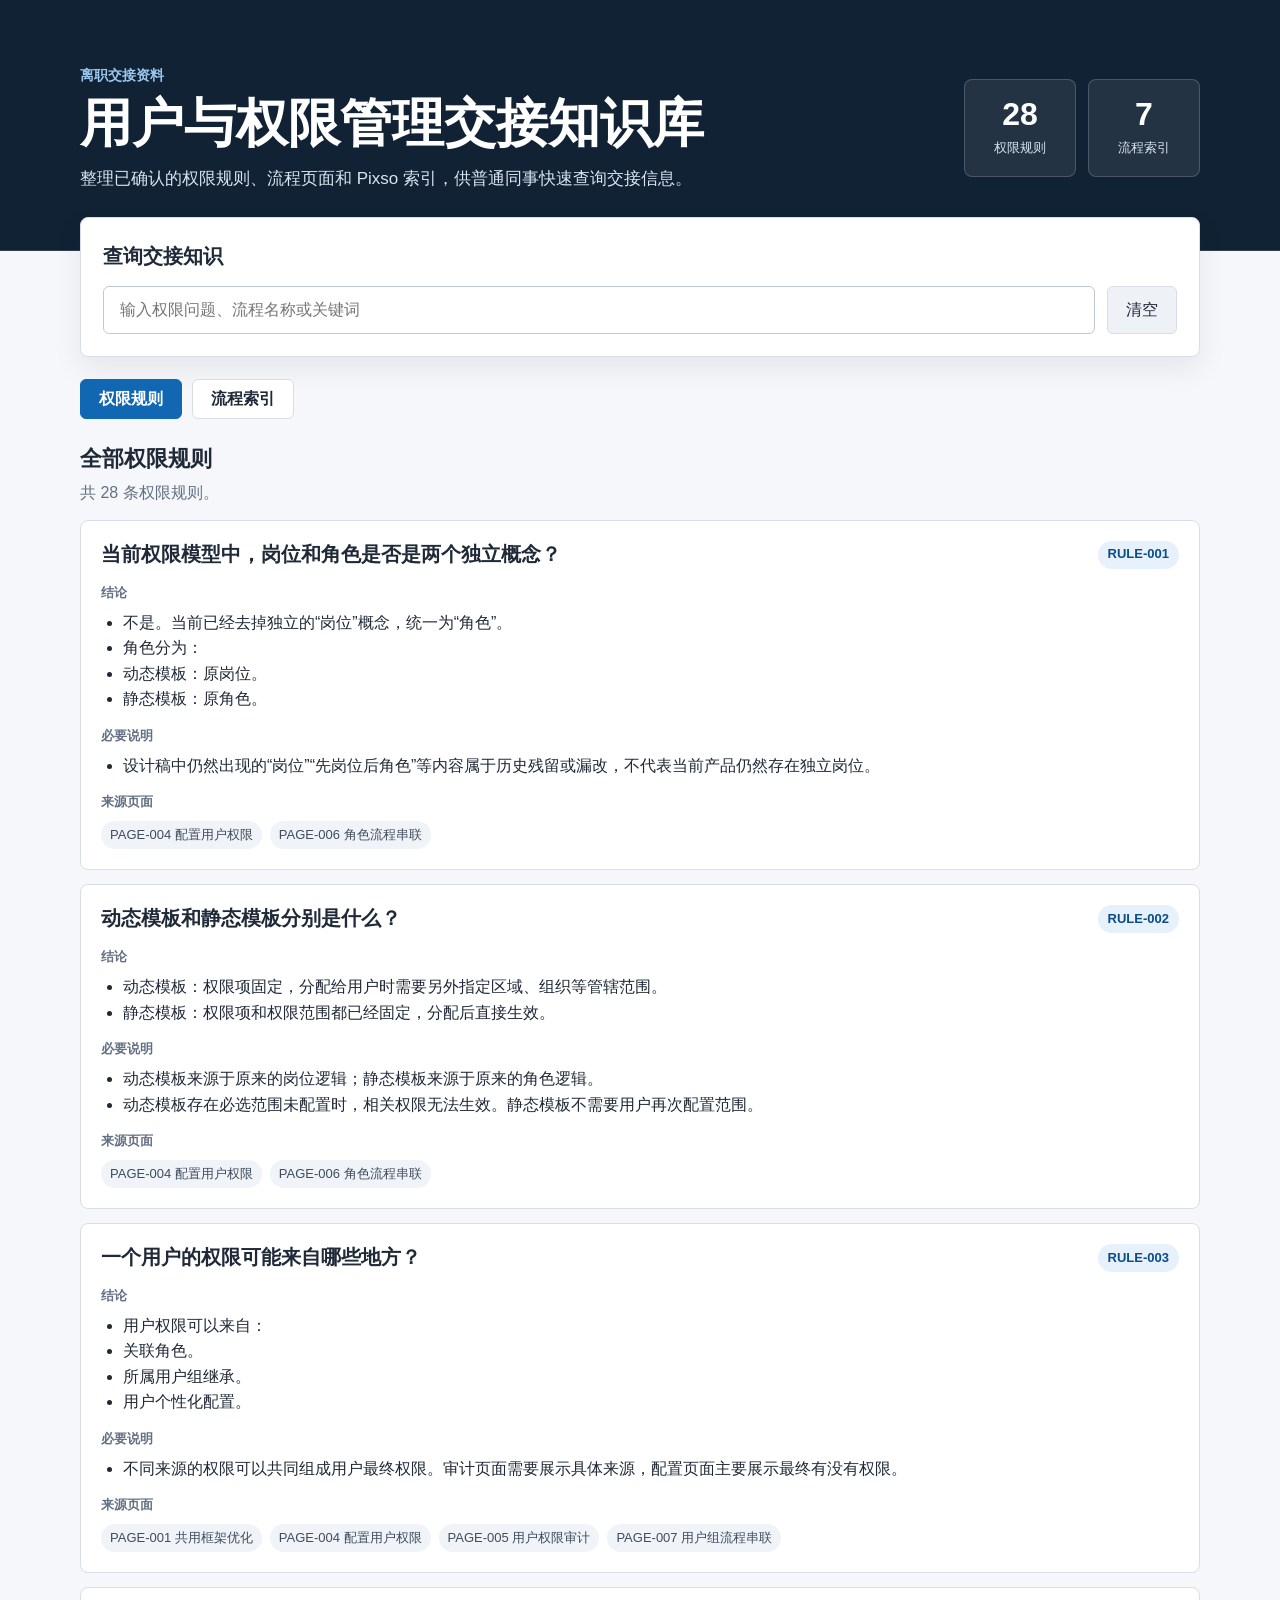
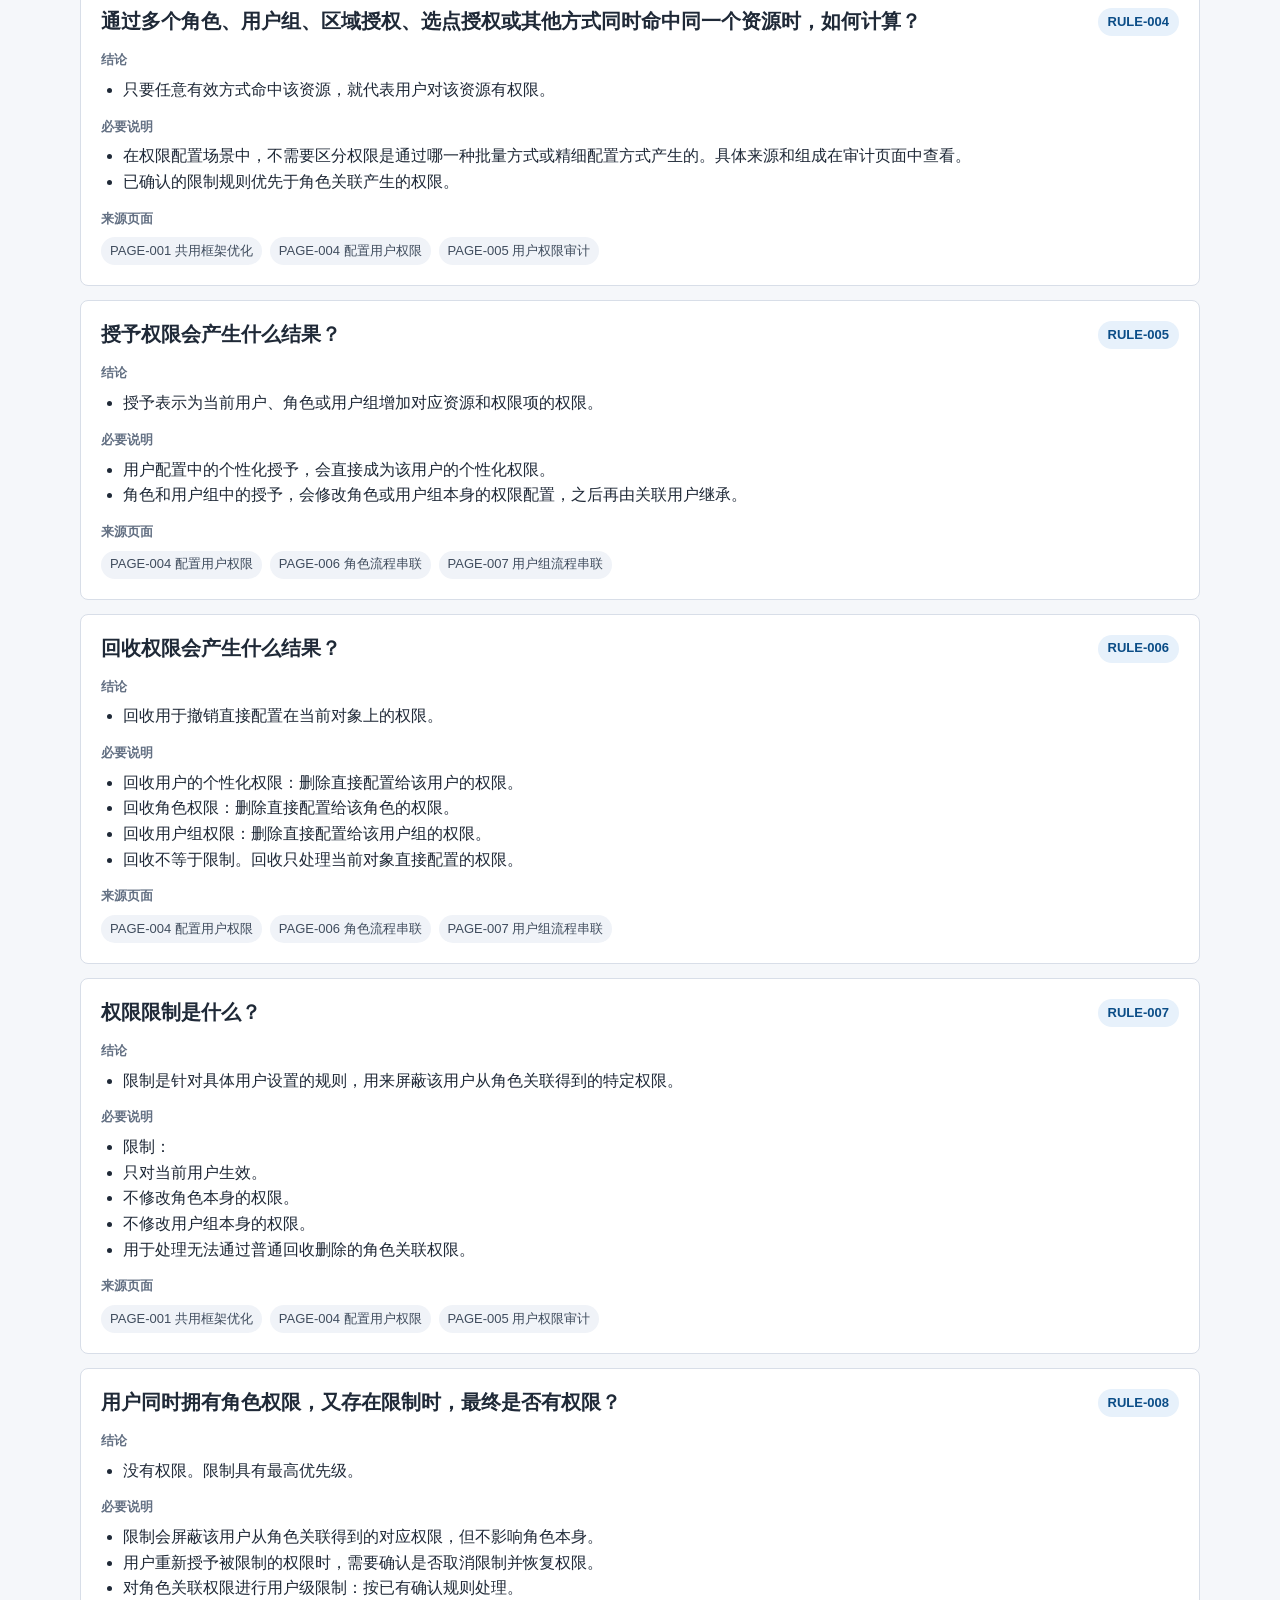
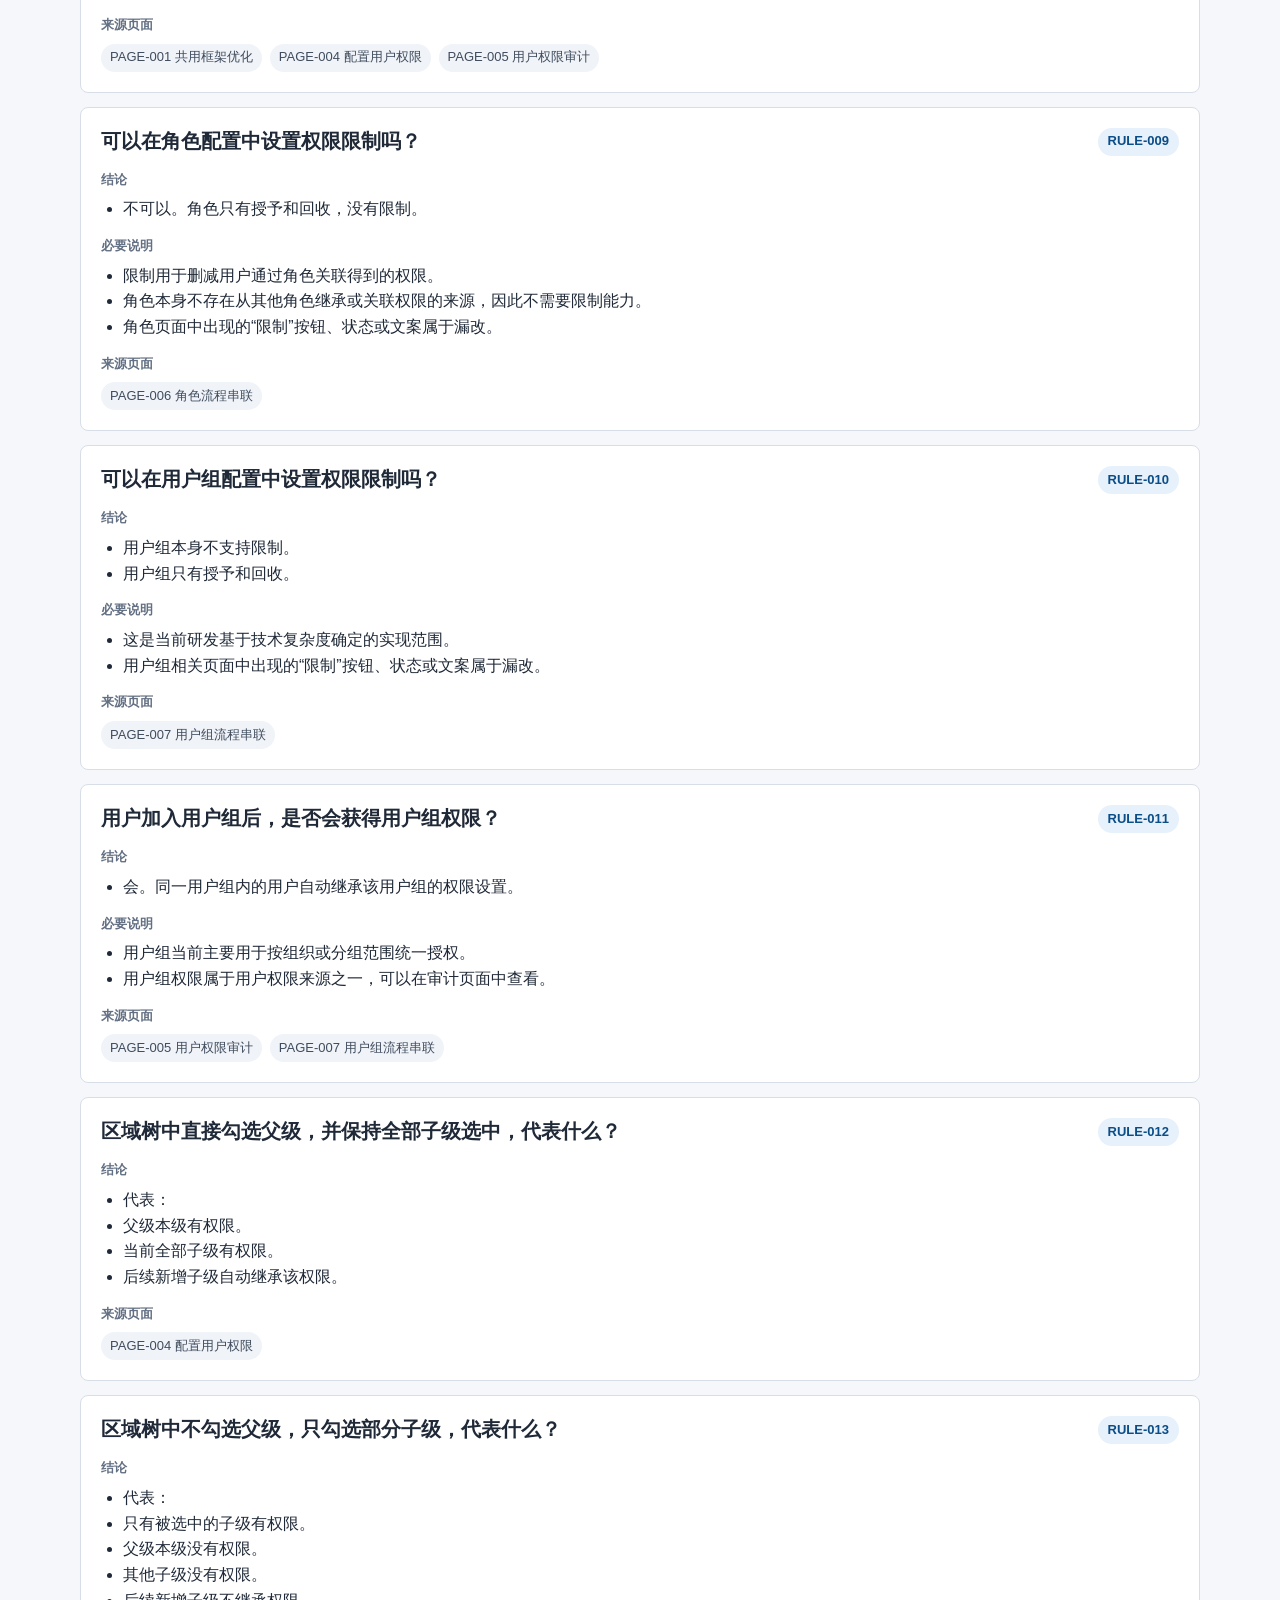
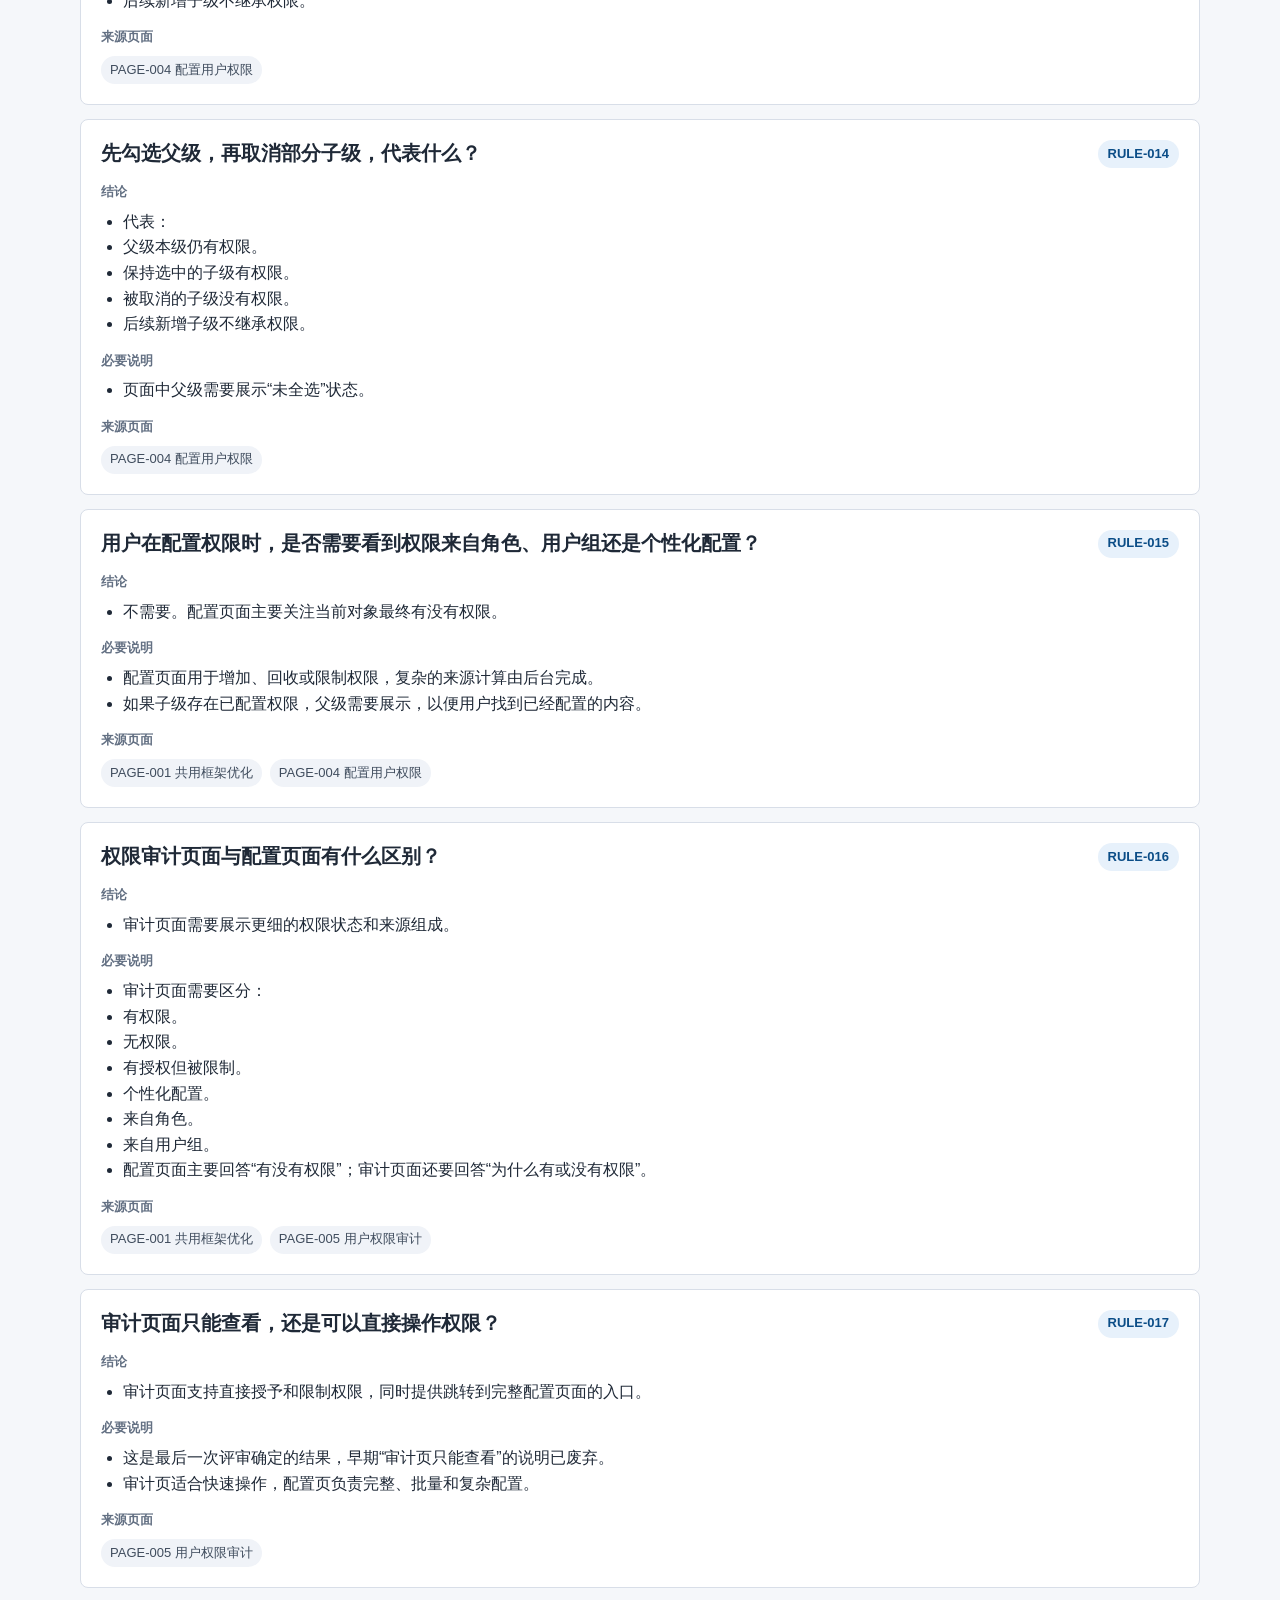
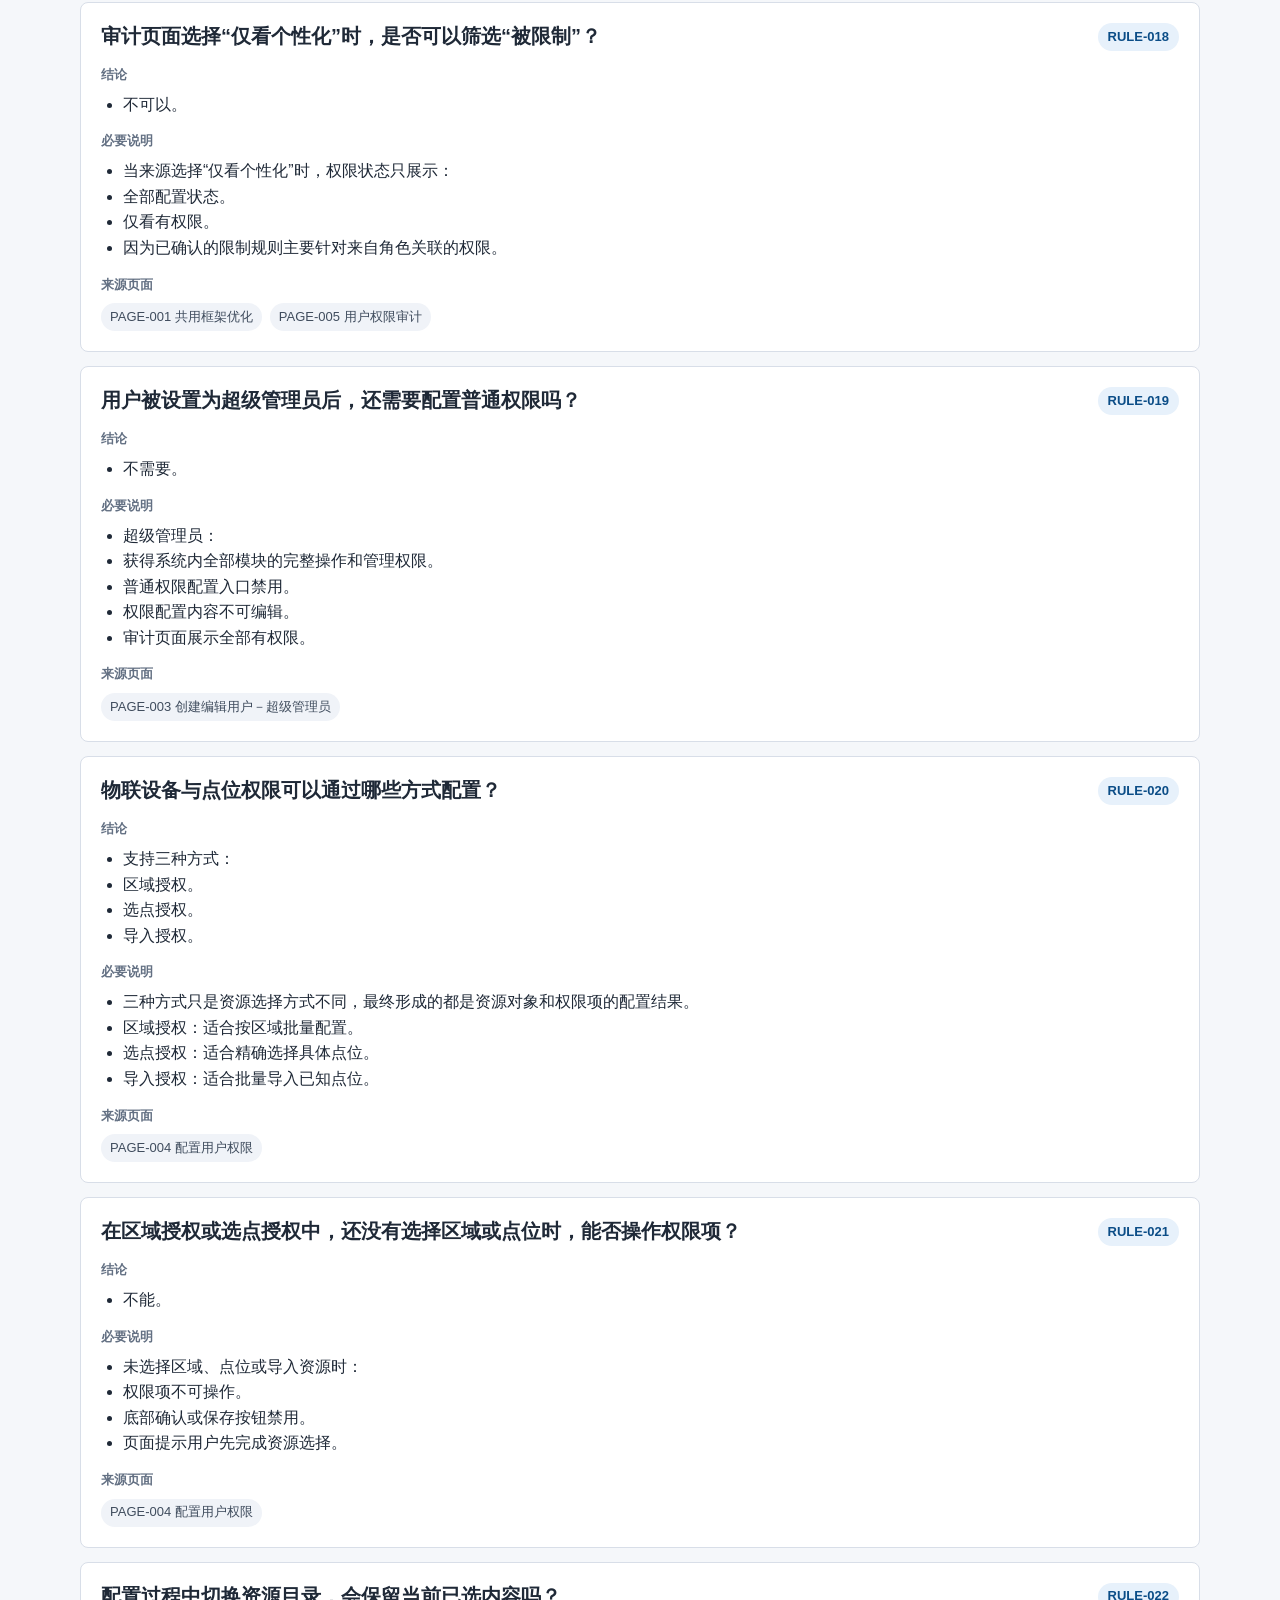
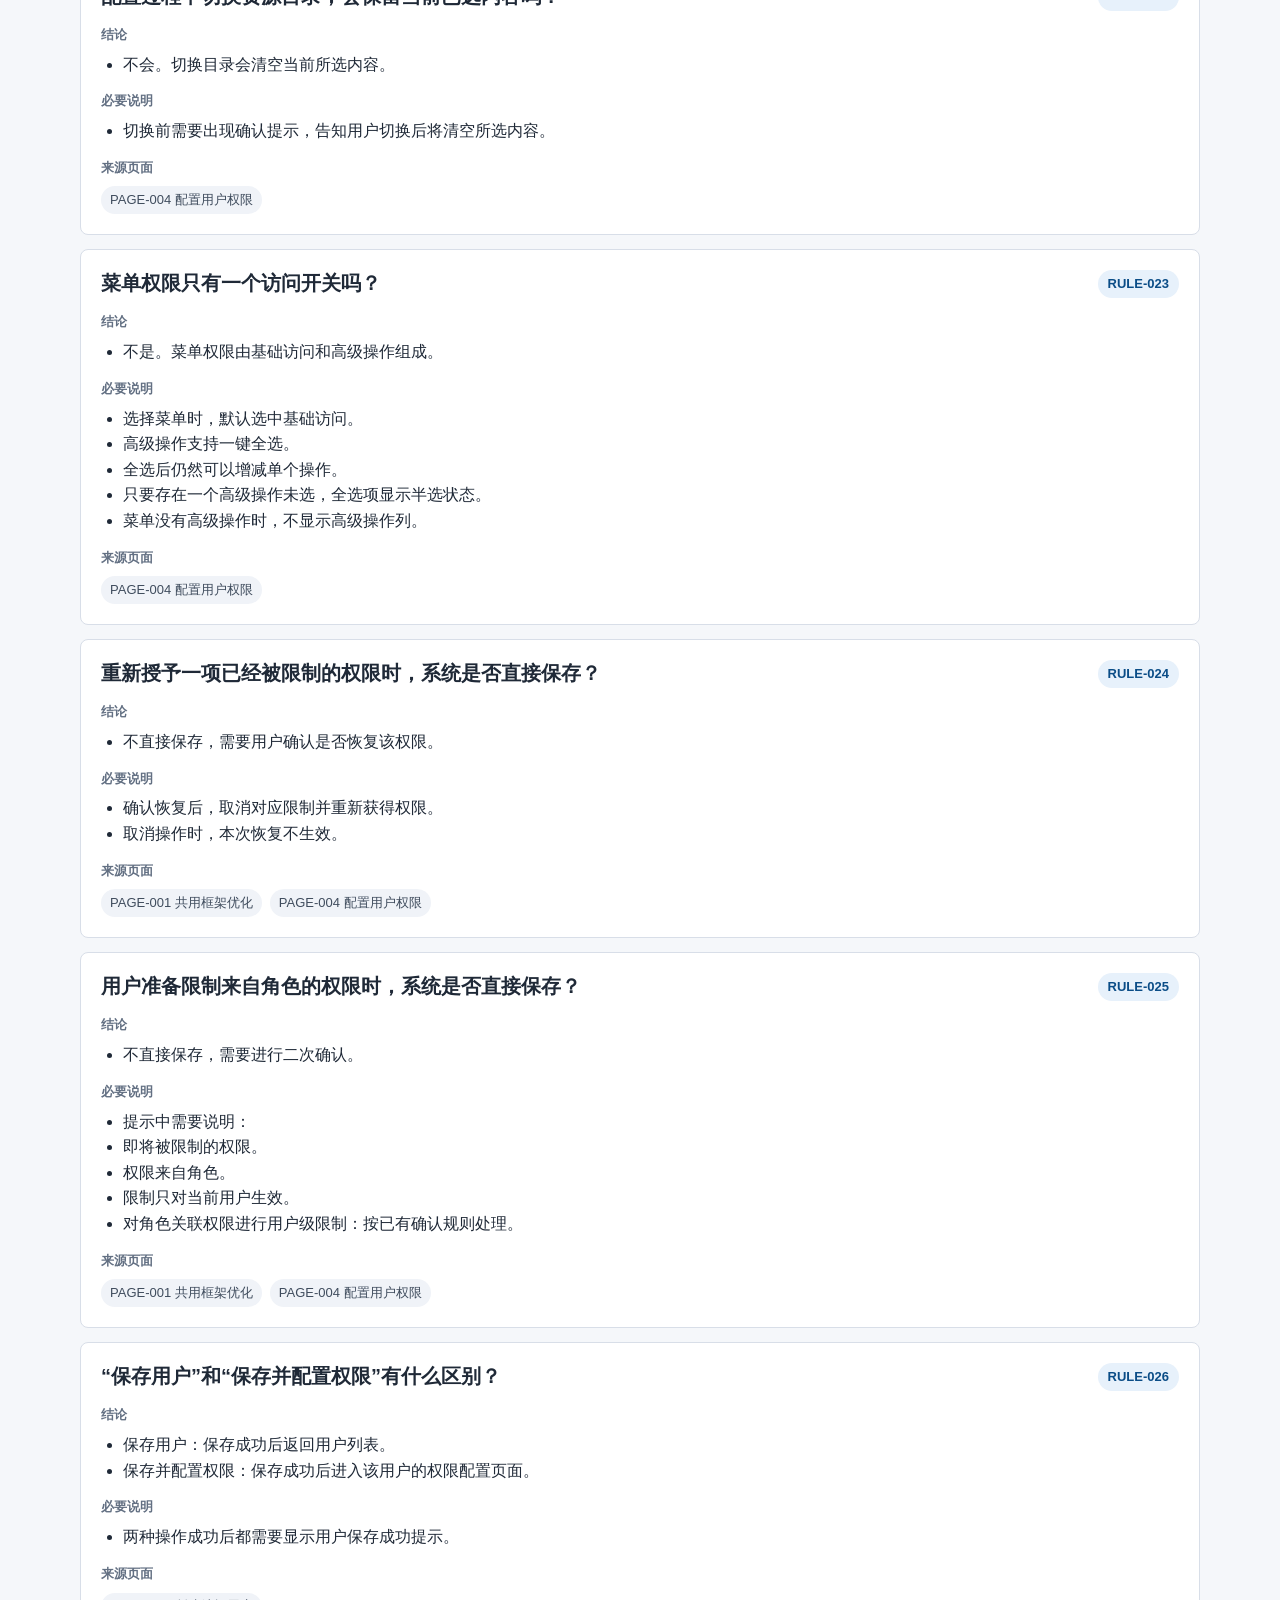
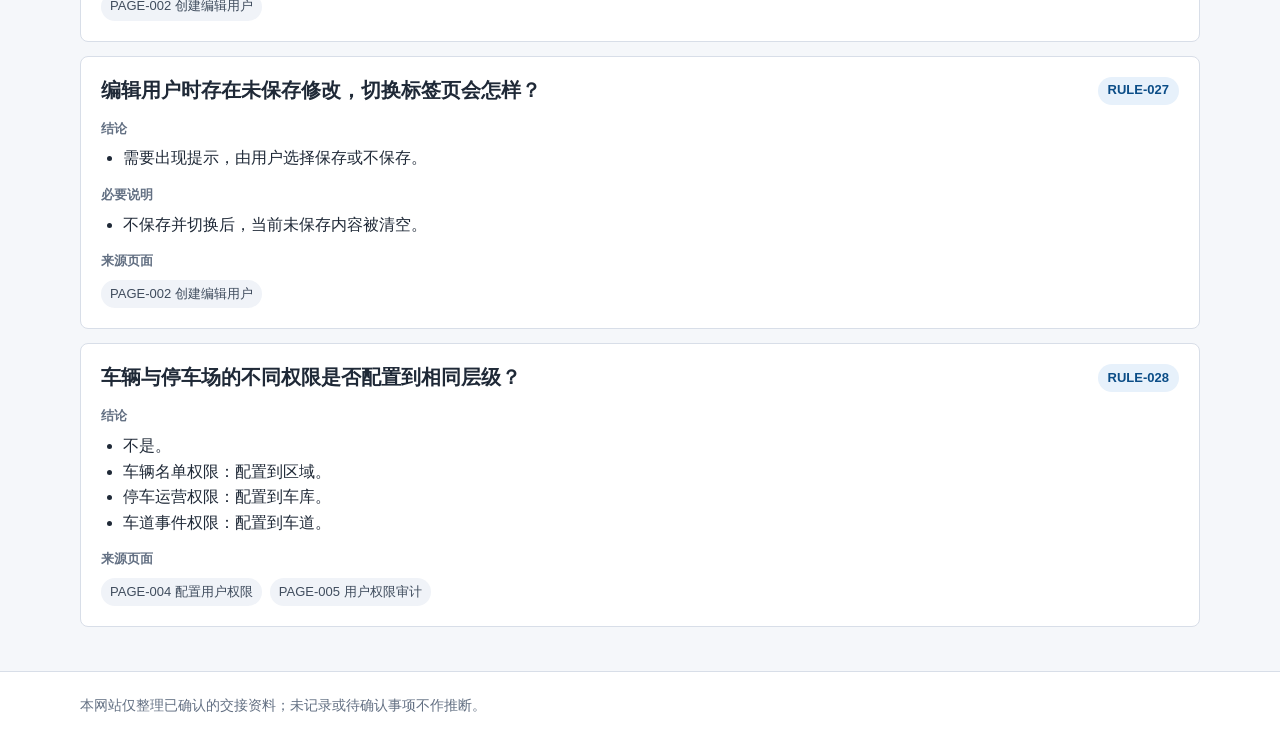
==== index.html @ 328577c3 "feat: publish auth handover site" ====
<!doctype html>
<html lang="zh-CN">
  <head>
    <meta charset="utf-8">
    <meta name="viewport" content="width=device-width, initial-scale=1">
    <title>用户与权限管理交接知识库</title>
    <link rel="stylesheet" href="styles.css">
  </head>
  <body>
    <header class="site-header">
      <div class="wrap hero">
        <div>
          <p class="eyebrow">离职交接资料</p>
          <h1>用户与权限管理交接知识库</h1>
          <p class="intro">整理已确认的权限规则、流程页面和 Pixso 索引，供普通同事快速查询交接信息。</p>
        </div>
        <div class="stats" aria-label="资料统计">
          <div>
            <strong id="ruleCount">0</strong>
            <span>权限规则</span>
          </div>
          <div>
            <strong id="pageCount">0</strong>
            <span>流程索引</span>
          </div>
        </div>
      </div>
    </header>

    <main class="wrap main">
      <section class="search-panel" aria-labelledby="searchTitle">
        <h2 id="searchTitle">查询交接知识</h2>
        <div class="search-row">
          <label class="visually-hidden" for="searchInput">搜索</label>
          <input id="searchInput" type="search" placeholder="输入权限问题、流程名称或关键词" autocomplete="off">
          <button id="clearSearch" type="button">清空</button>
        </div>
      </section>

      <nav class="tabs" aria-label="内容分类">
        <button class="tab is-active" type="button" data-view="rules">权限规则</button>
        <button class="tab" type="button" data-view="pages">流程索引</button>
      </nav>

      <section class="result-head" aria-live="polite">
        <div>
          <h2 id="resultTitle">全部权限规则</h2>
          <p id="resultMeta">展示已确认的权限问答。</p>
        </div>
      </section>

      <section id="results" class="results" aria-label="查询结果"></section>
    </main>

    <footer class="site-footer">
      <div class="wrap">
        本网站仅整理已确认的交接资料；未记录或待确认事项不作推断。
      </div>
    </footer>

    <script src="data.js"></script>
    <script src="app.js"></script>
  </body>
</html>
---- styles.css ----
:root {
  --bg: #f5f7fa;
  --panel: #ffffff;
  --text: #1f2937;
  --muted: #637083;
  --line: #d8dee8;
  --accent: #1267b3;
  --accent-dark: #0b4d87;
  --accent-soft: #e7f1fb;
  --ok: #147a57;
  --warn: #915d00;
  --shadow: 0 12px 28px rgba(32, 44, 61, 0.08);
}

* {
  box-sizing: border-box;
}

body {
  margin: 0;
  min-width: 320px;
  background: var(--bg);
  color: var(--text);
  font-family: -apple-system, BlinkMacSystemFont, "Segoe UI", "PingFang SC", "Microsoft YaHei", sans-serif;
  line-height: 1.6;
}

button,
input {
  font: inherit;
}

.wrap {
  width: min(1120px, calc(100% - 32px));
  margin: 0 auto;
}

.site-header {
  background: #112235;
  color: #fff;
  border-bottom: 1px solid rgba(255, 255, 255, 0.14);
}

.hero {
  min-height: 250px;
  display: grid;
  grid-template-columns: minmax(0, 1fr) auto;
  gap: 32px;
  align-items: center;
  padding: 44px 0 38px;
}

.eyebrow {
  margin: 0 0 8px;
  color: #9bc7ee;
  font-size: 14px;
  font-weight: 700;
}

h1,
h2,
h3,
p {
  margin-top: 0;
}

h1 {
  margin-bottom: 12px;
  font-size: clamp(32px, 5vw, 52px);
  line-height: 1.14;
  letter-spacing: 0;
}

.intro {
  max-width: 720px;
  margin-bottom: 0;
  color: #d8e4f1;
  font-size: 17px;
}

.stats {
  display: grid;
  grid-template-columns: repeat(2, 112px);
  gap: 12px;
}

.stats div {
  padding: 18px 14px;
  border: 1px solid rgba(255, 255, 255, 0.18);
  background: rgba(255, 255, 255, 0.08);
  border-radius: 8px;
  text-align: center;
}

.stats strong {
  display: block;
  font-size: 32px;
  line-height: 1;
}

.stats span {
  display: block;
  margin-top: 8px;
  color: #d8e4f1;
  font-size: 13px;
}

.main {
  padding: 28px 0 44px;
}

.search-panel {
  margin-top: -62px;
  padding: 22px;
  background: var(--panel);
  border: 1px solid var(--line);
  border-radius: 8px;
  box-shadow: var(--shadow);
}

.search-panel h2 {
  margin-bottom: 14px;
  font-size: 20px;
}

.search-row {
  display: grid;
  grid-template-columns: minmax(0, 1fr) auto;
  gap: 12px;
}

#searchInput {
  width: 100%;
  min-height: 48px;
  padding: 0 16px;
  border: 1px solid #bfc9d6;
  border-radius: 6px;
  color: var(--text);
  background: #fff;
  outline: none;
}

#searchInput:focus {
  border-color: var(--accent);
  box-shadow: 0 0 0 3px rgba(18, 103, 179, 0.16);
}

#clearSearch,
.tab,
.pixso-link {
  min-height: 40px;
  border-radius: 6px;
  cursor: pointer;
}

#clearSearch {
  padding: 0 18px;
  border: 1px solid var(--line);
  background: #eef2f7;
  color: var(--text);
}

#clearSearch:hover {
  background: #e3e9f1;
}

.tabs {
  display: flex;
  gap: 10px;
  margin: 22px 0;
}

.tab {
  padding: 0 18px;
  border: 1px solid var(--line);
  background: var(--panel);
  color: var(--text);
  font-weight: 700;
}

.tab.is-active {
  border-color: var(--accent);
  background: var(--accent);
  color: #fff;
}

.result-head {
  display: flex;
  justify-content: space-between;
  align-items: flex-end;
  margin-bottom: 14px;
}

.result-head h2 {
  margin-bottom: 4px;
  font-size: 22px;
}

.result-head p {
  margin-bottom: 0;
  color: var(--muted);
}

.results {
  display: grid;
  gap: 14px;
}

.card {
  padding: 20px;
  background: var(--panel);
  border: 1px solid var(--line);
  border-radius: 8px;
}

.card-head {
  display: flex;
  justify-content: space-between;
  gap: 16px;
  align-items: flex-start;
  margin-bottom: 12px;
}

.badge {
  display: inline-flex;
  align-items: center;
  min-height: 28px;
  padding: 0 10px;
  border-radius: 999px;
  background: var(--accent-soft);
  color: var(--accent-dark);
  font-size: 13px;
  font-weight: 800;
  white-space: nowrap;
}

.type {
  background: #edf8f4;
  color: var(--ok);
}

.card h3 {
  margin: 0;
  font-size: 20px;
  line-height: 1.35;
}

.field {
  margin: 14px 0 0;
}

.field-label {
  display: block;
  margin-bottom: 4px;
  color: var(--muted);
  font-size: 13px;
  font-weight: 800;
}

.field p {
  margin-bottom: 0;
}

.field ul,
.field ol {
  margin: 6px 0 0;
  padding-left: 22px;
}

.source-list,
.keyword-list {
  display: flex;
  flex-wrap: wrap;
  gap: 8px;
  margin-top: 8px;
}

.chip {
  display: inline-flex;
  align-items: center;
  min-height: 28px;
  padding: 0 9px;
  border-radius: 999px;
  background: #f0f3f8;
  color: #3f4c5d;
  font-size: 13px;
}

.page-actions {
  display: flex;
  flex-wrap: wrap;
  gap: 10px;
  align-items: center;
  margin-top: 16px;
}

.pixso-link {
  display: inline-flex;
  align-items: center;
  justify-content: center;
  padding: 0 14px;
  background: var(--accent);
  color: #fff;
  font-weight: 800;
  text-decoration: none;
}

.pixso-link:hover {
  background: var(--accent-dark);
}

.status {
  color: var(--warn);
  font-size: 14px;
  font-weight: 700;
}

.empty {
  padding: 28px;
  background: #fff7e8;
  border: 1px solid #f0d4a4;
  border-radius: 8px;
  color: #674006;
  font-weight: 800;
}

.site-footer {
  padding: 22px 0;
  border-top: 1px solid var(--line);
  background: #fff;
  color: var(--muted);
  font-size: 14px;
}

.visually-hidden {
  position: absolute;
  width: 1px;
  height: 1px;
  padding: 0;
  margin: -1px;
  overflow: hidden;
  clip: rect(0, 0, 0, 0);
  border: 0;
}

@media (max-width: 760px) {
  .wrap {
    width: min(100% - 24px, 1120px);
  }

  .hero {
    grid-template-columns: 1fr;
    gap: 22px;
    padding: 34px 0 92px;
  }

  .stats {
    grid-template-columns: repeat(2, minmax(0, 1fr));
  }

  .search-panel {
    margin-top: -70px;
    padding: 16px;
  }

  .search-row {
    grid-template-columns: 1fr;
  }

  #clearSearch {
    width: 100%;
  }

  .tabs {
    display: grid;
    grid-template-columns: 1fr 1fr;
  }

  .tab {
    padding: 0 10px;
  }

  .card-head {
    display: grid;
    gap: 10px;
  }

  .badge {
    width: fit-content;
  }
}
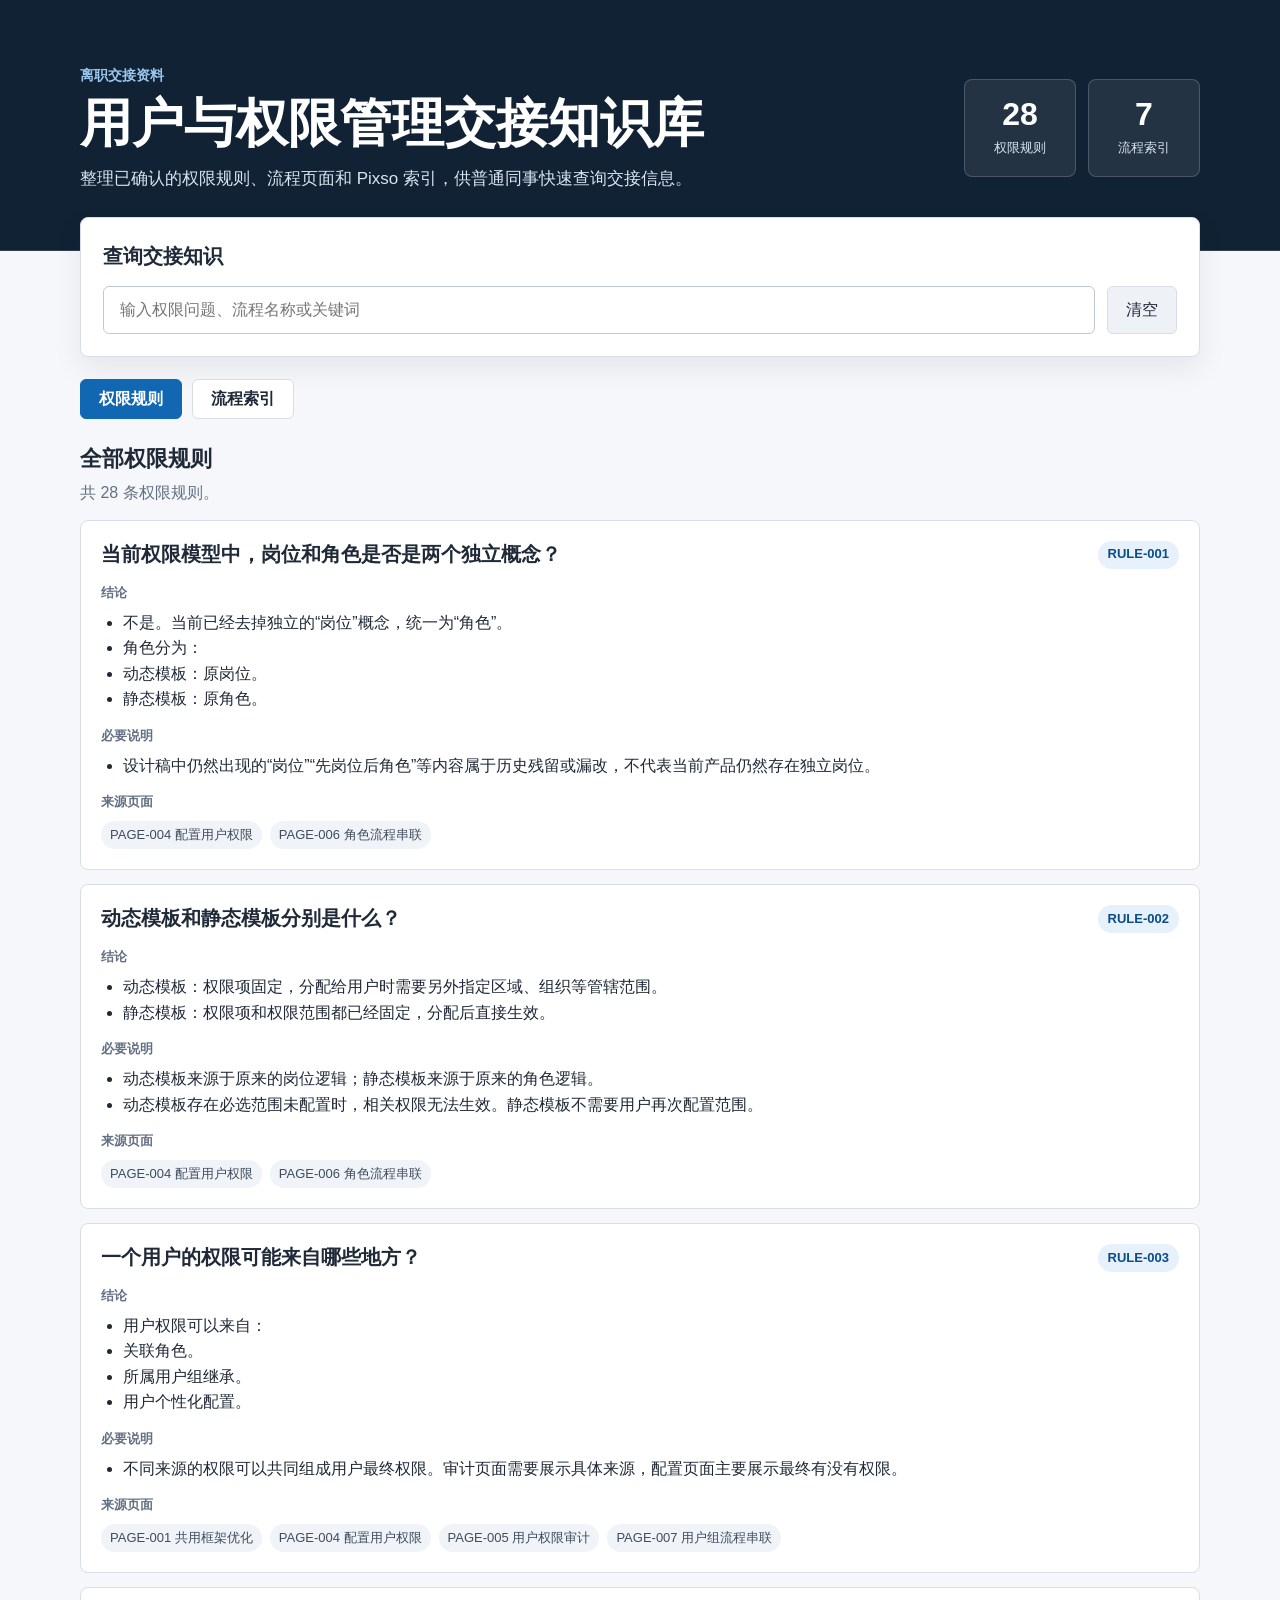
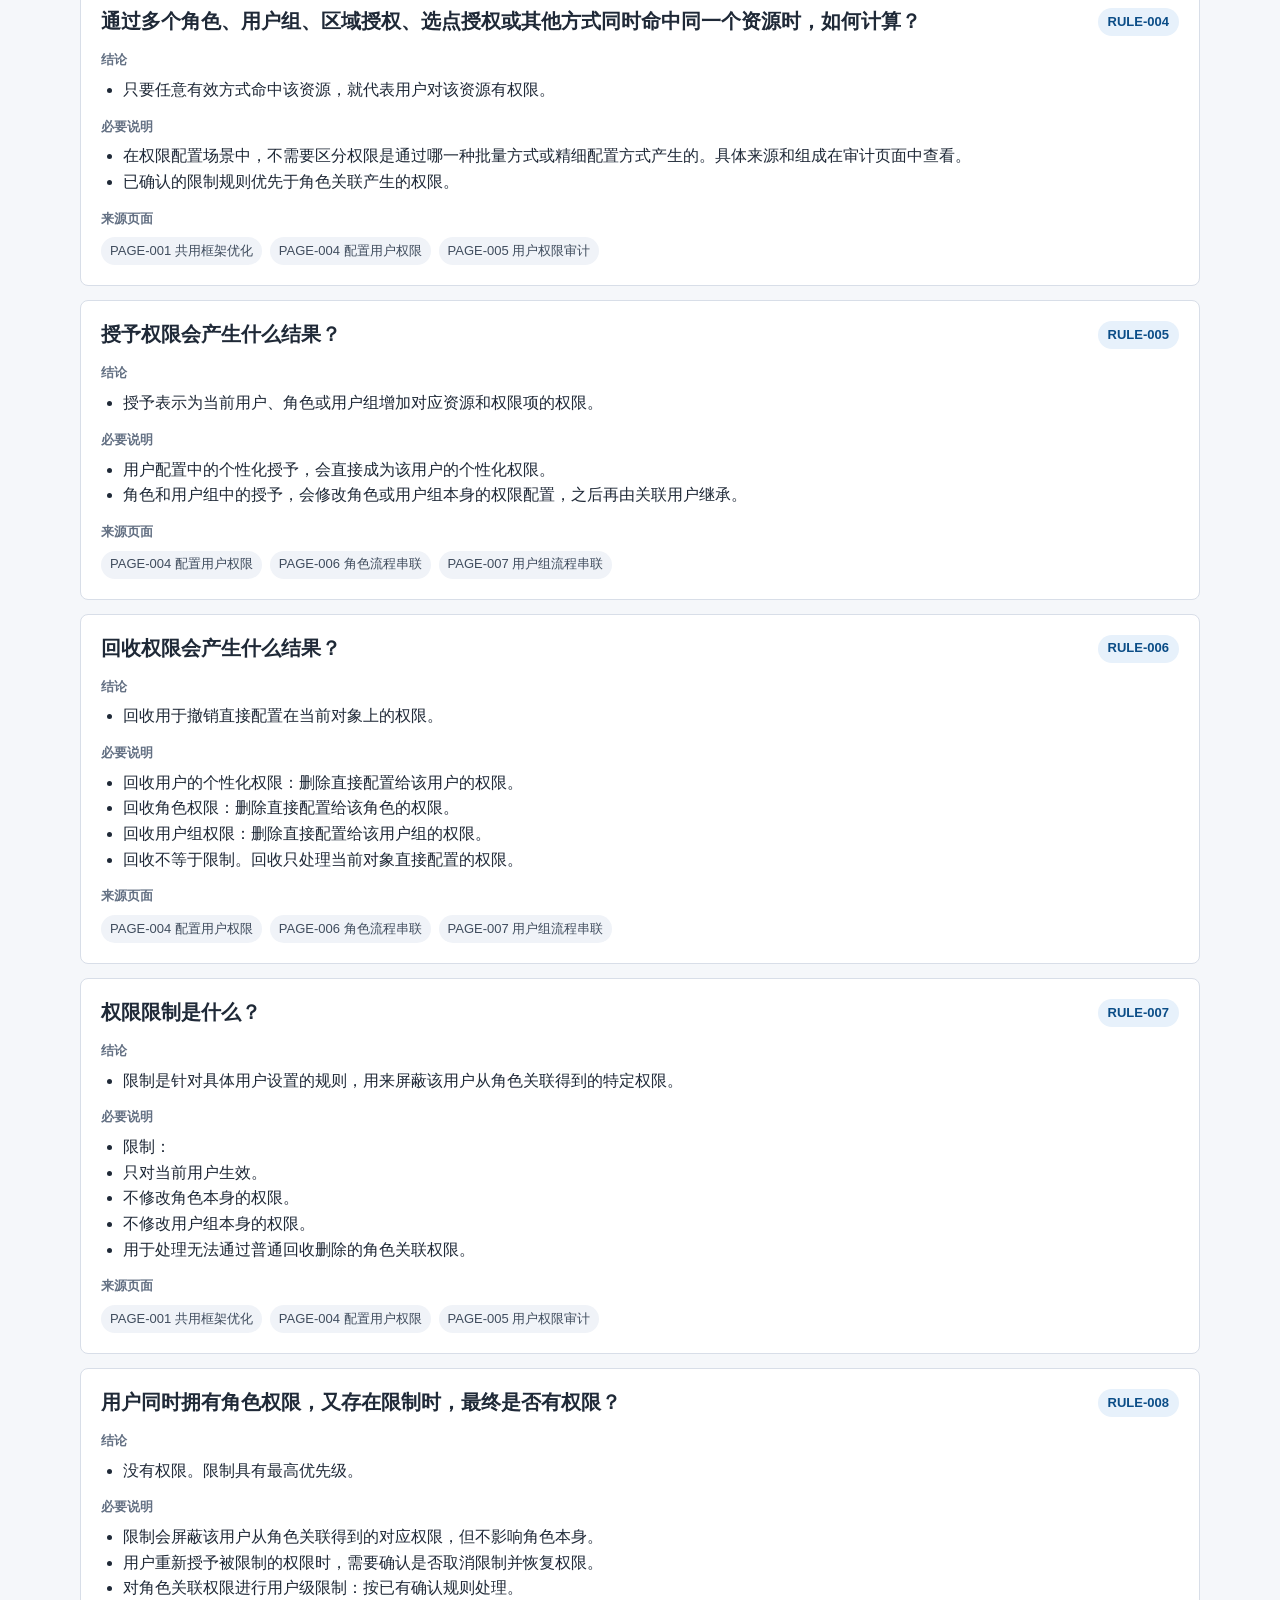
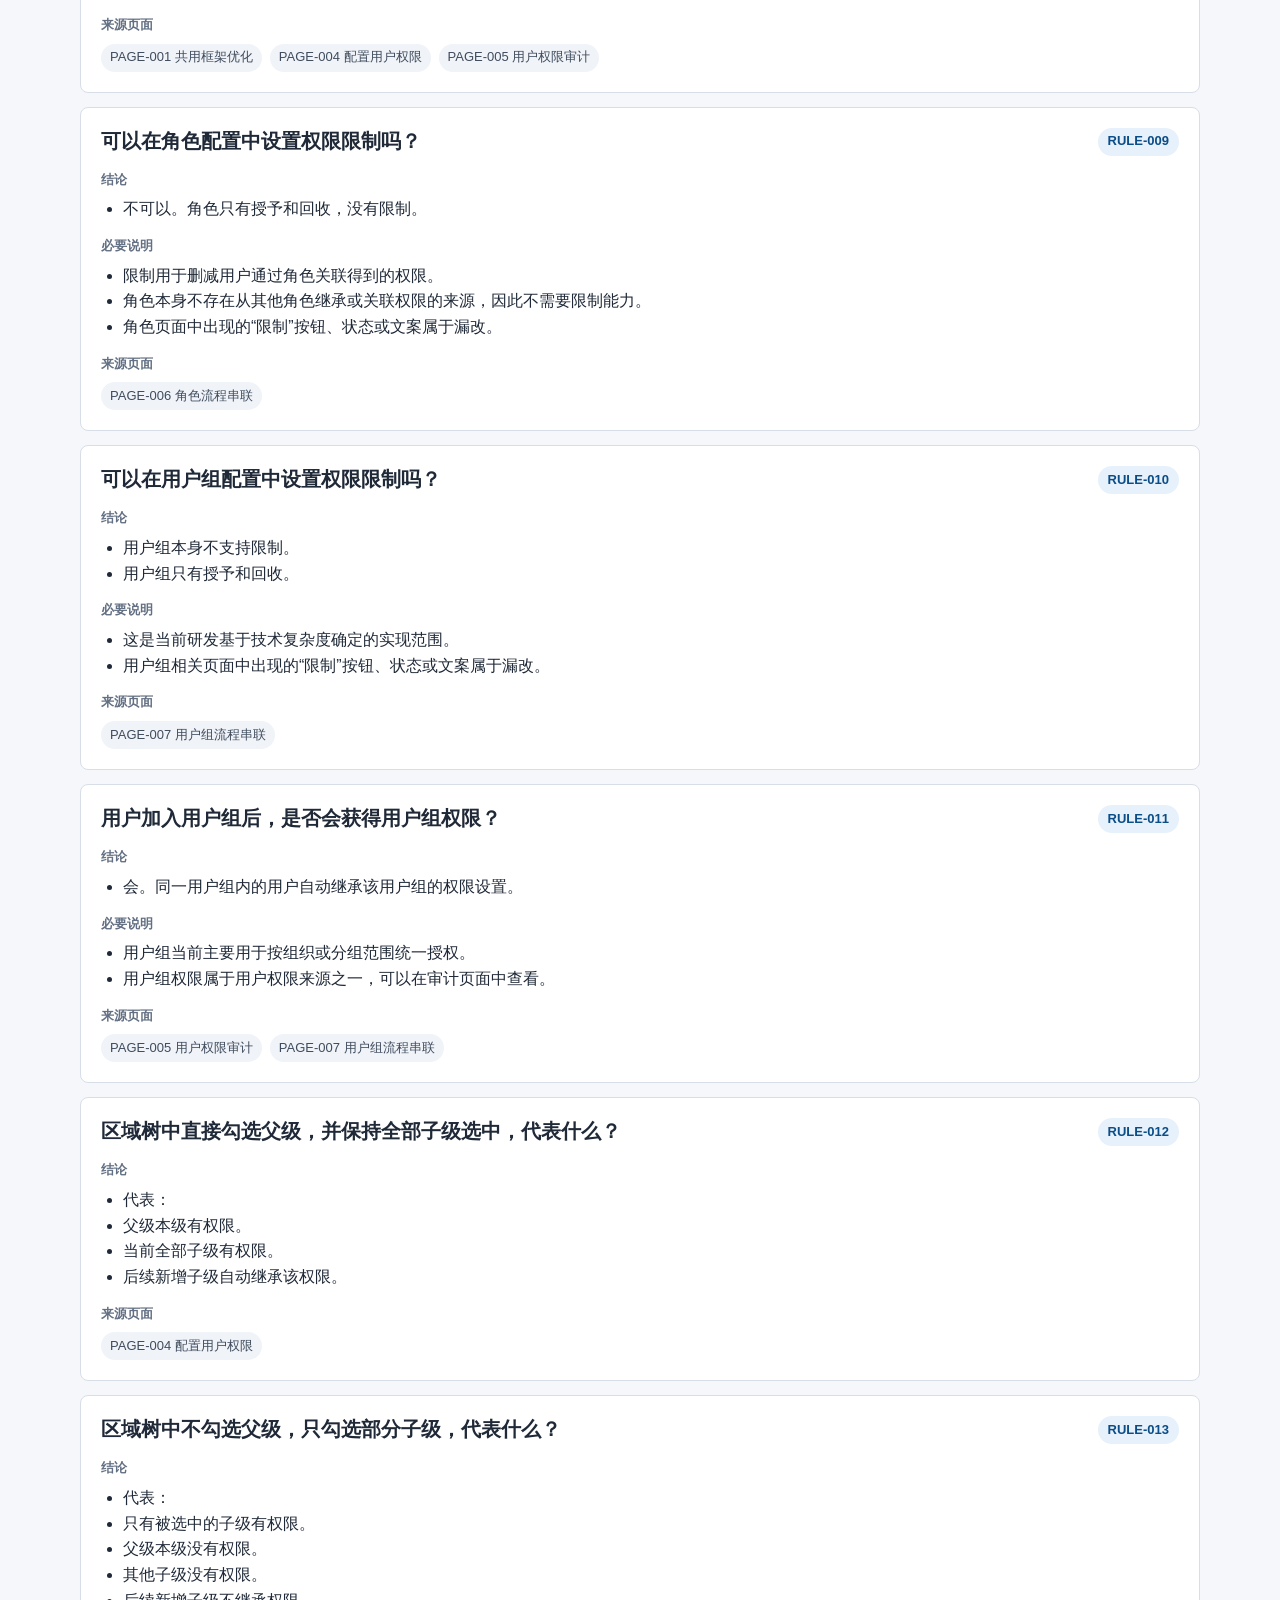
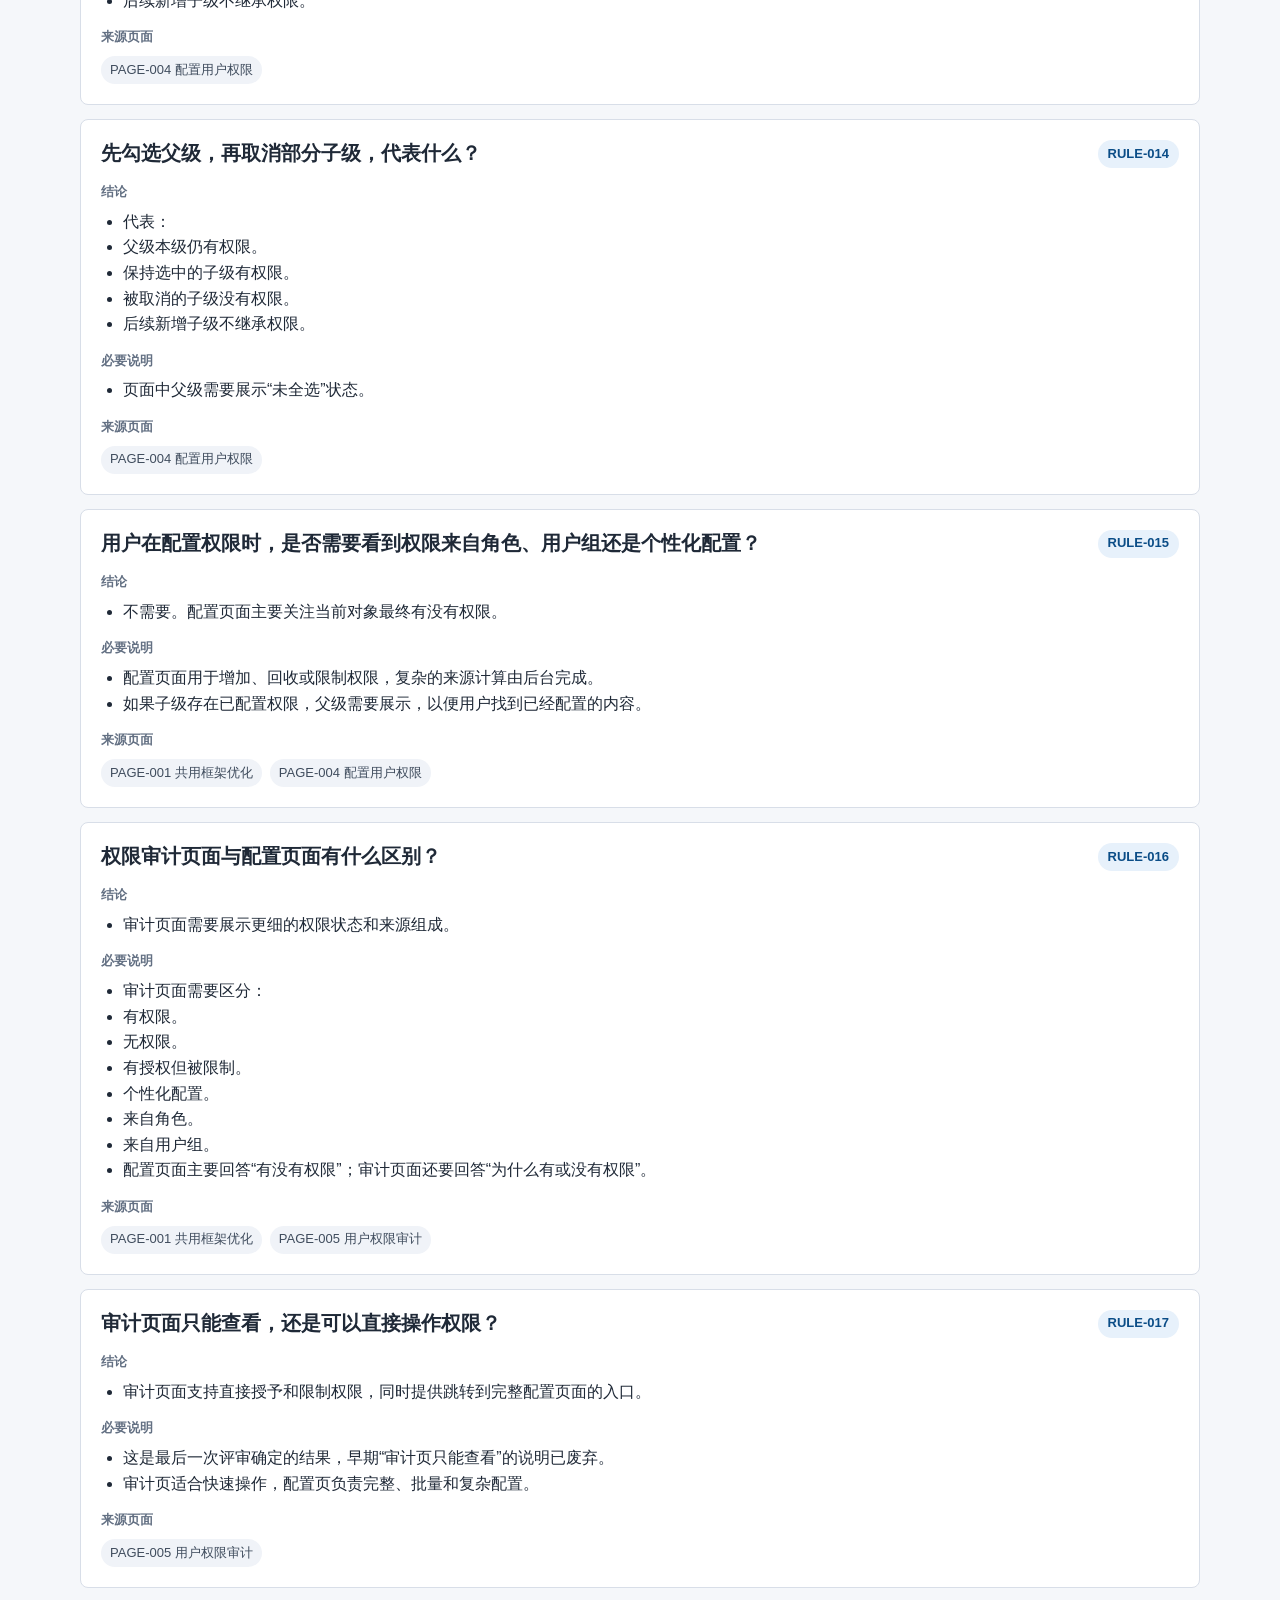
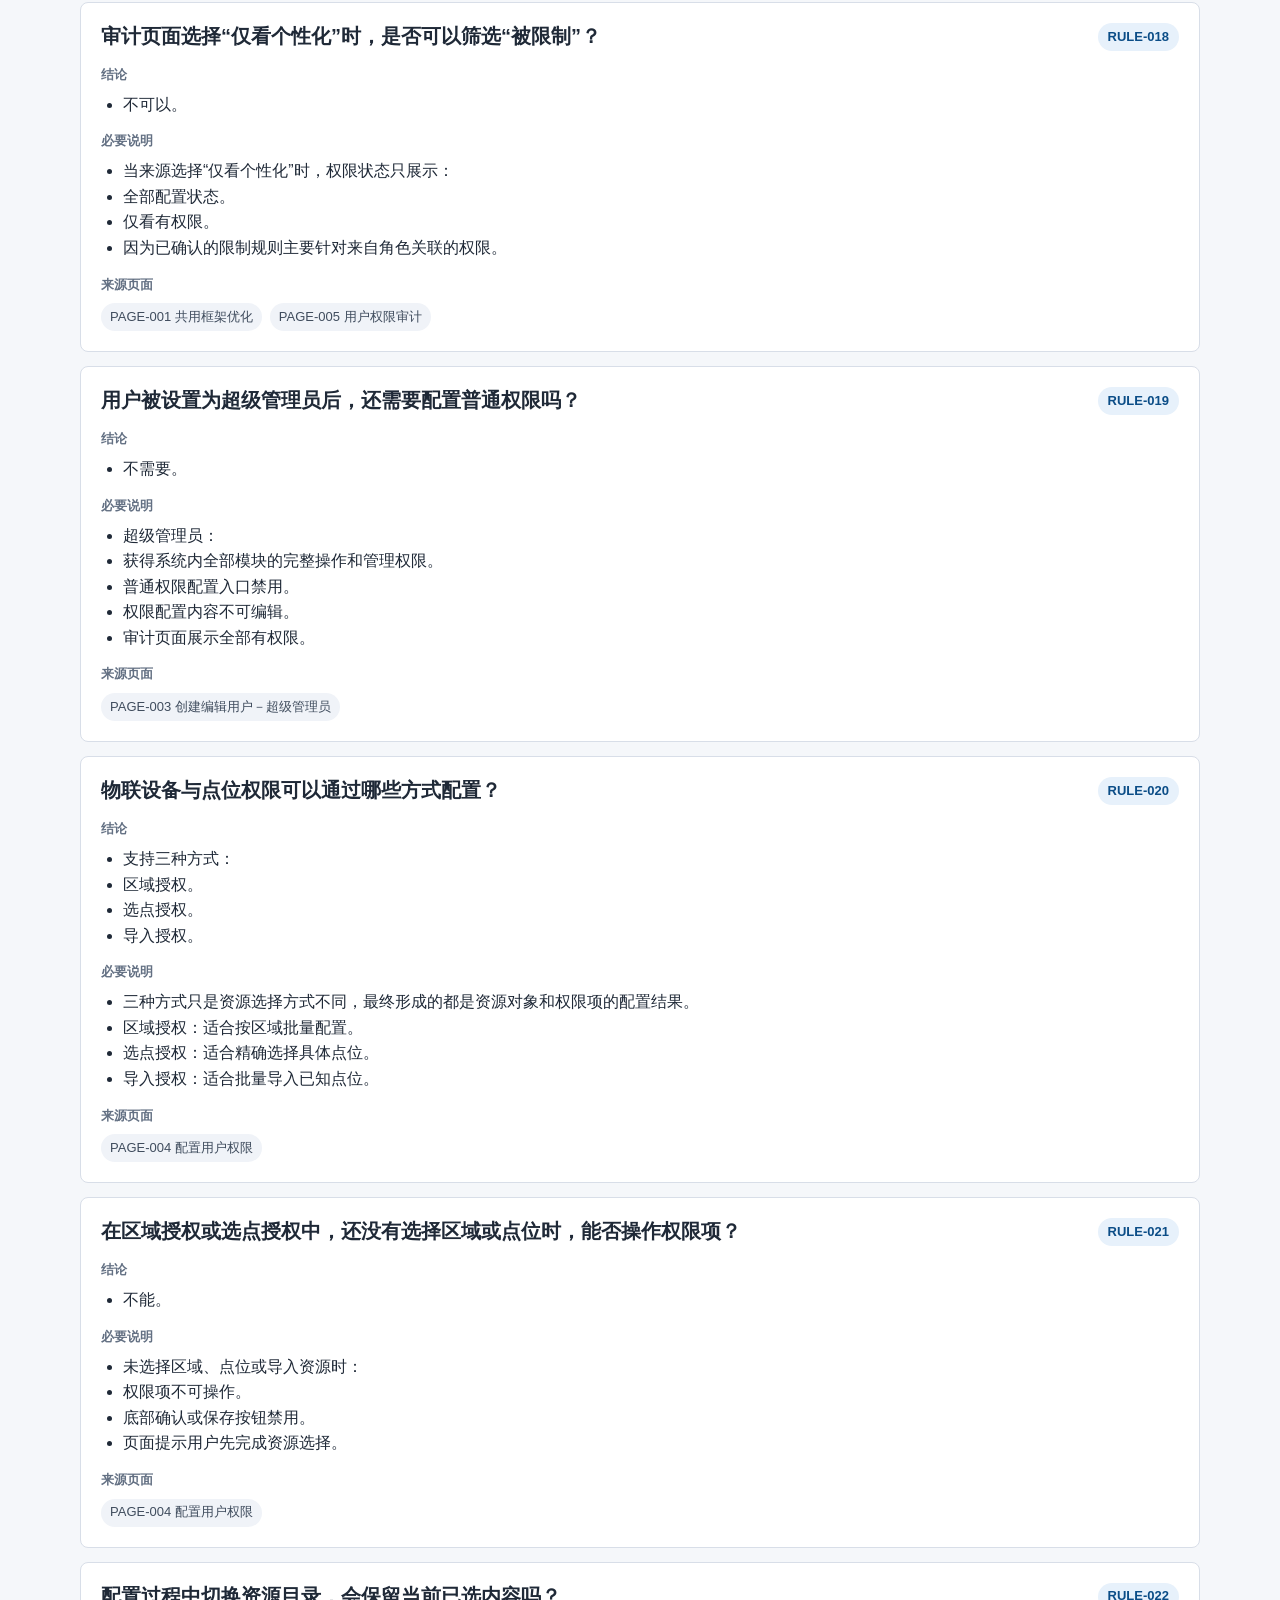
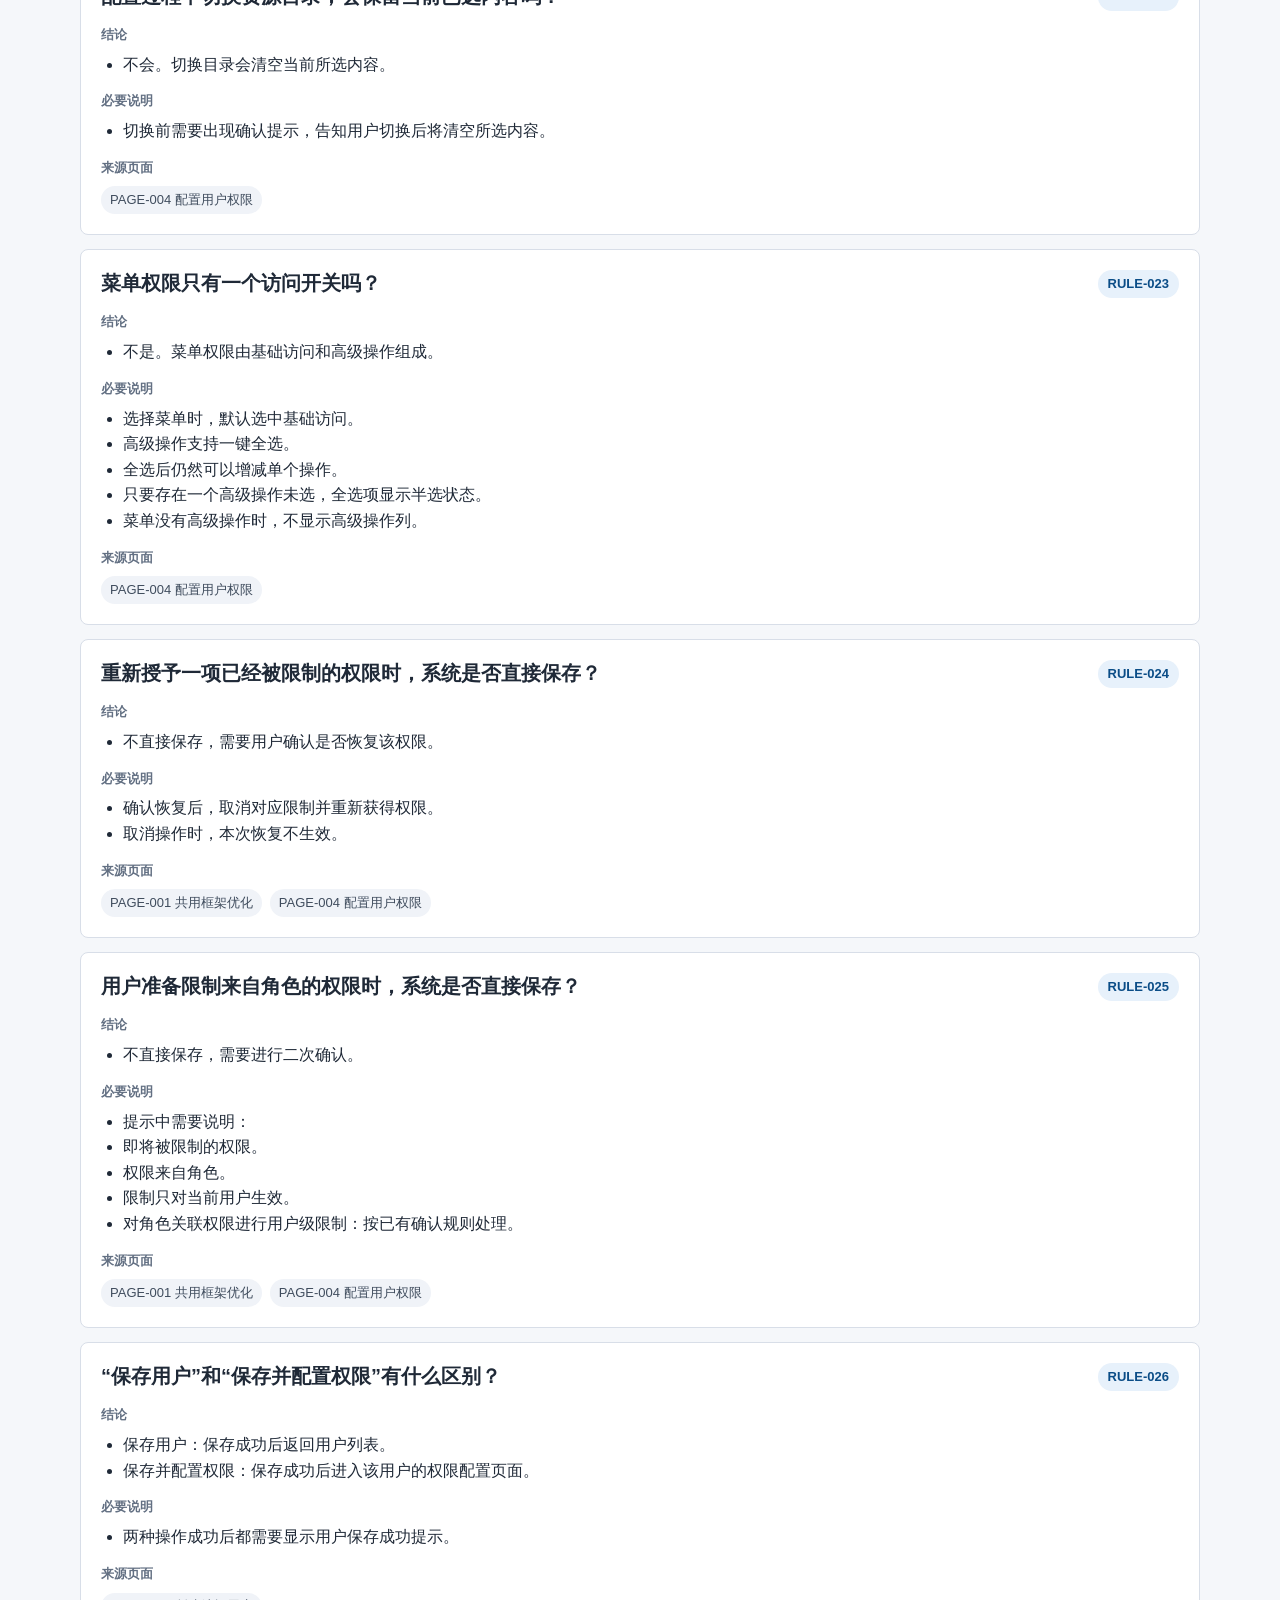
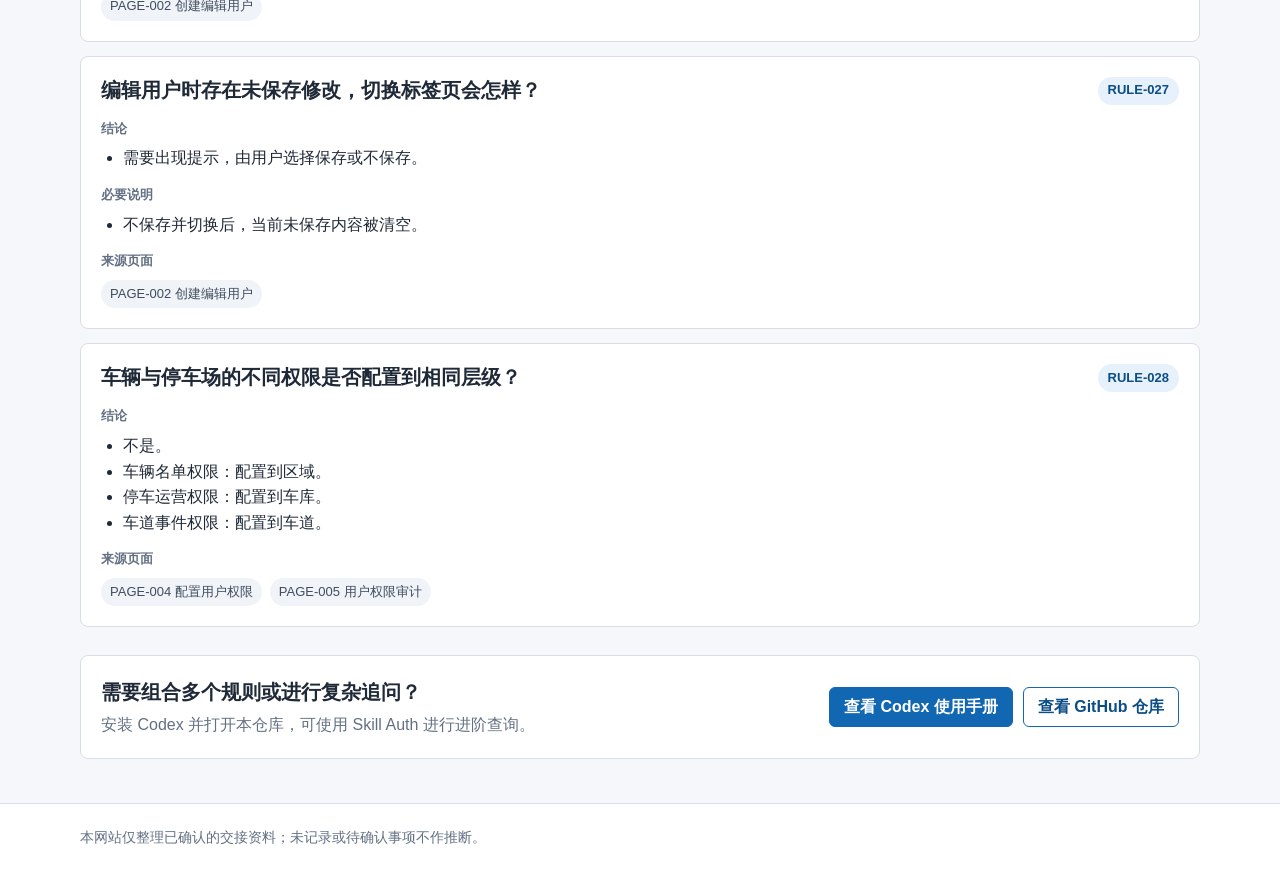
==== commit 8c2621d7: "完善分级交付" ====
--- a/index.html
+++ b/index.html
@@ -50,6 +50,17 @@
       </section>
 
       <section id="results" class="results" aria-label="查询结果"></section>
+
+      <section class="advanced-panel" aria-labelledby="advancedTitle">
+        <div>
+          <h2 id="advancedTitle">需要组合多个规则或进行复杂追问？</h2>
+          <p>安装 Codex 并打开本仓库，可使用 Skill Auth 进行进阶查询。</p>
+        </div>
+        <div class="advanced-actions">
+          <a href="docs/CODEX-USER-GUIDE.md">查看 Codex 使用手册</a>
+          <a href="https://github.com/okylll/auth-handover" target="_blank" rel="noopener noreferrer">查看 GitHub 仓库</a>
+        </div>
+      </section>
     </main>
 
     <footer class="site-footer">
--- a/styles.css
+++ b/styles.css
@@ -147,7 +147,8 @@
 
 #clearSearch,
 .tab,
-.pixso-link {
+.pixso-link,
+.advanced-actions a {
   min-height: 40px;
   border-radius: 6px;
   cursor: pointer;
@@ -322,6 +323,60 @@
   border-radius: 8px;
   color: #674006;
   font-weight: 800;
+}
+
+.advanced-panel {
+  display: grid;
+  grid-template-columns: minmax(0, 1fr) auto;
+  gap: 18px;
+  align-items: center;
+  margin-top: 28px;
+  padding: 20px;
+  border: 1px solid var(--line);
+  border-radius: 8px;
+  background: #ffffff;
+}
+
+.advanced-panel h2 {
+  margin-bottom: 4px;
+  font-size: 20px;
+}
+
+.advanced-panel p {
+  margin-bottom: 0;
+  color: var(--muted);
+}
+
+.advanced-actions {
+  display: flex;
+  flex-wrap: wrap;
+  gap: 10px;
+  justify-content: flex-end;
+}
+
+.advanced-actions a {
+  display: inline-flex;
+  align-items: center;
+  justify-content: center;
+  padding: 0 14px;
+  border: 1px solid var(--accent);
+  color: var(--accent-dark);
+  background: #ffffff;
+  font-weight: 800;
+  text-decoration: none;
+}
+
+.advanced-actions a:first-child {
+  color: #ffffff;
+  background: var(--accent);
+}
+
+.advanced-actions a:hover {
+  background: var(--accent-soft);
+}
+
+.advanced-actions a:first-child:hover {
+  background: var(--accent-dark);
 }
 
 .site-footer {
@@ -388,4 +443,17 @@
   .badge {
     width: fit-content;
   }
-}
+
+  .advanced-panel {
+    grid-template-columns: 1fr;
+    padding: 16px;
+  }
+
+  .advanced-actions {
+    justify-content: stretch;
+  }
+
+  .advanced-actions a {
+    width: 100%;
+  }
+}
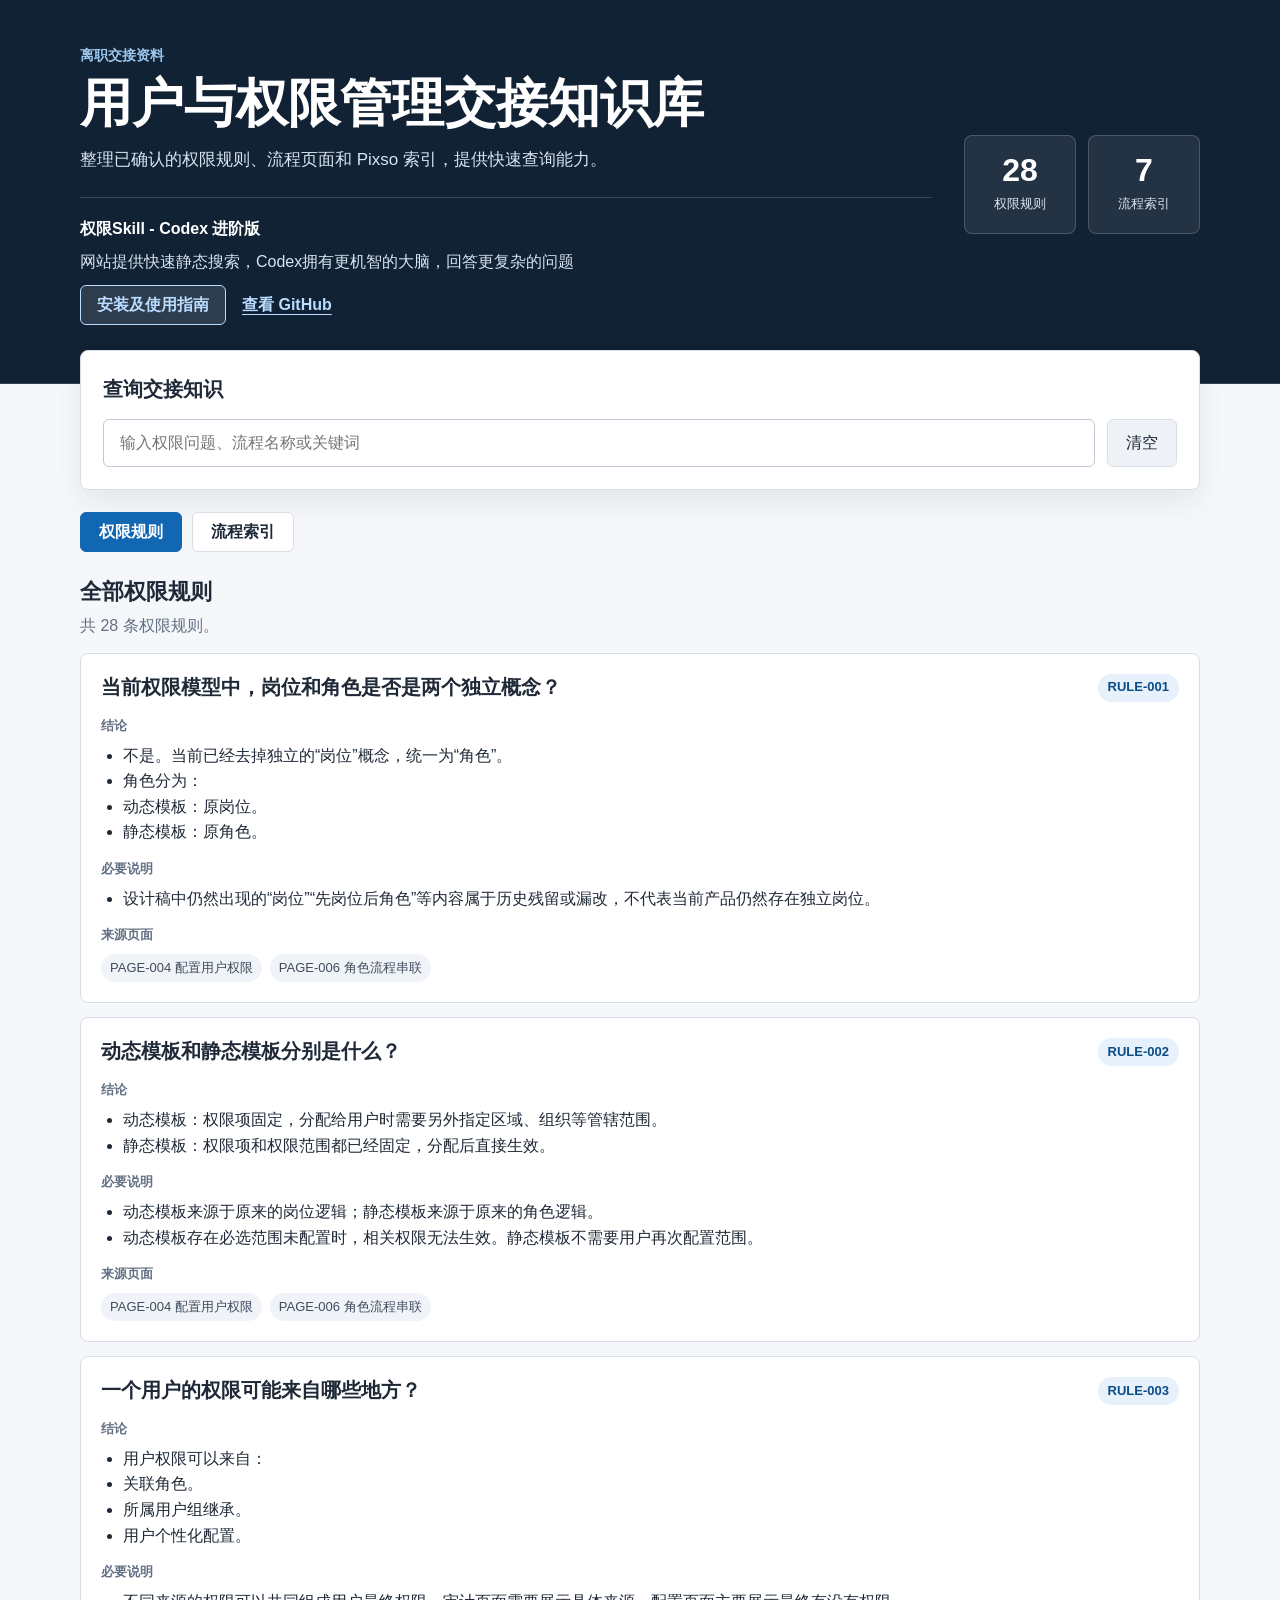
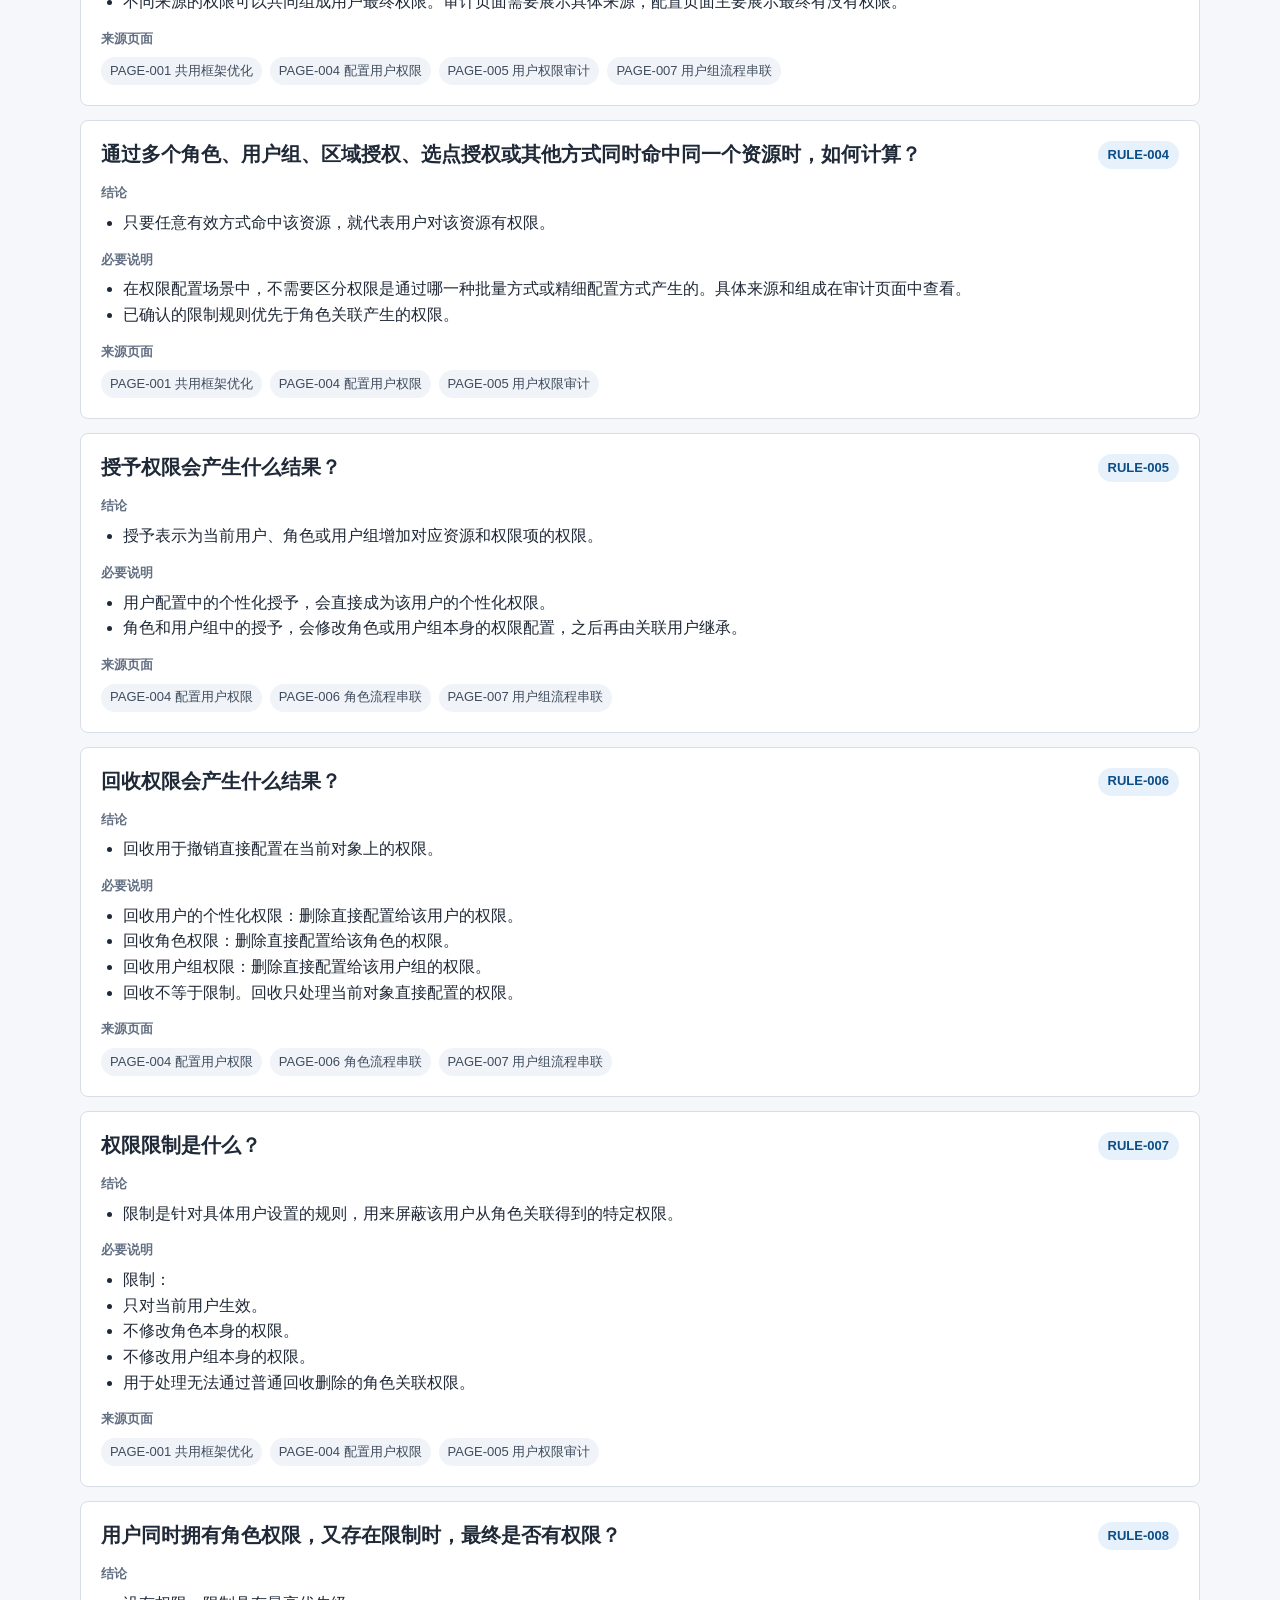
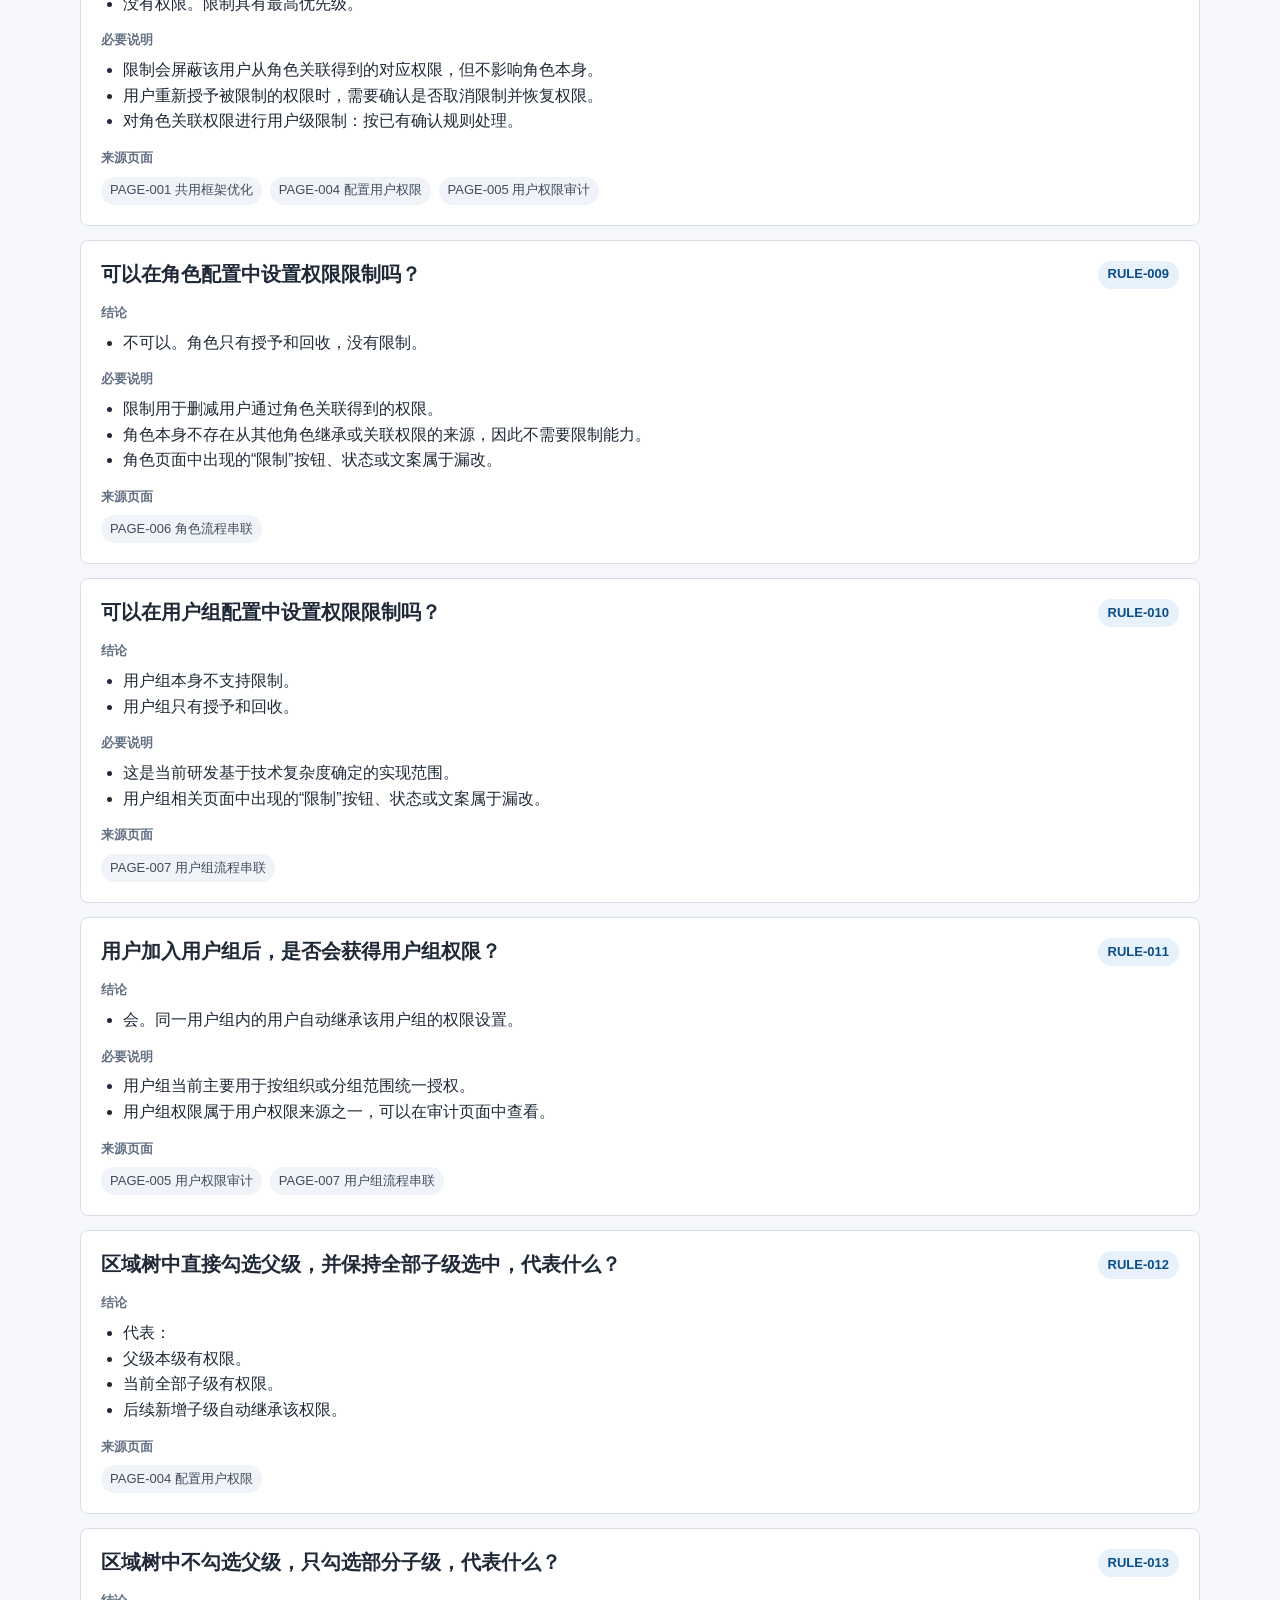
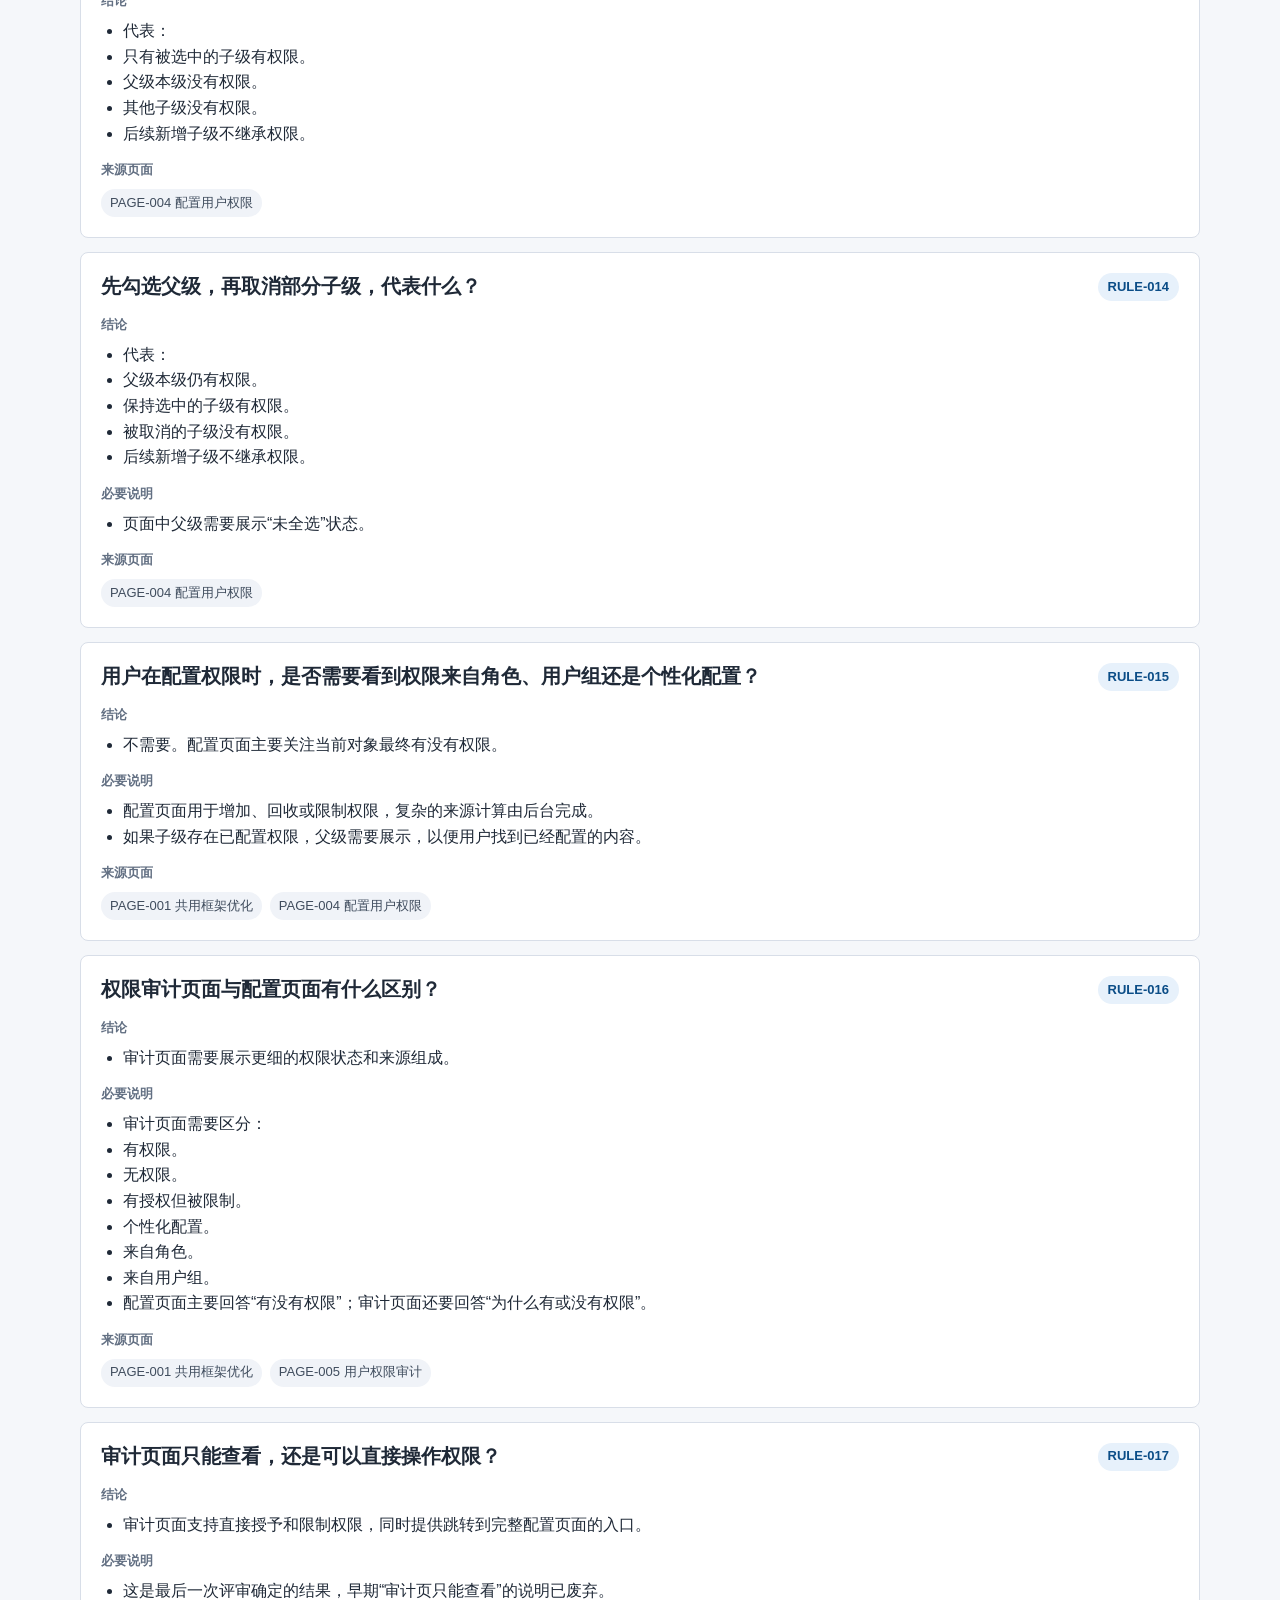
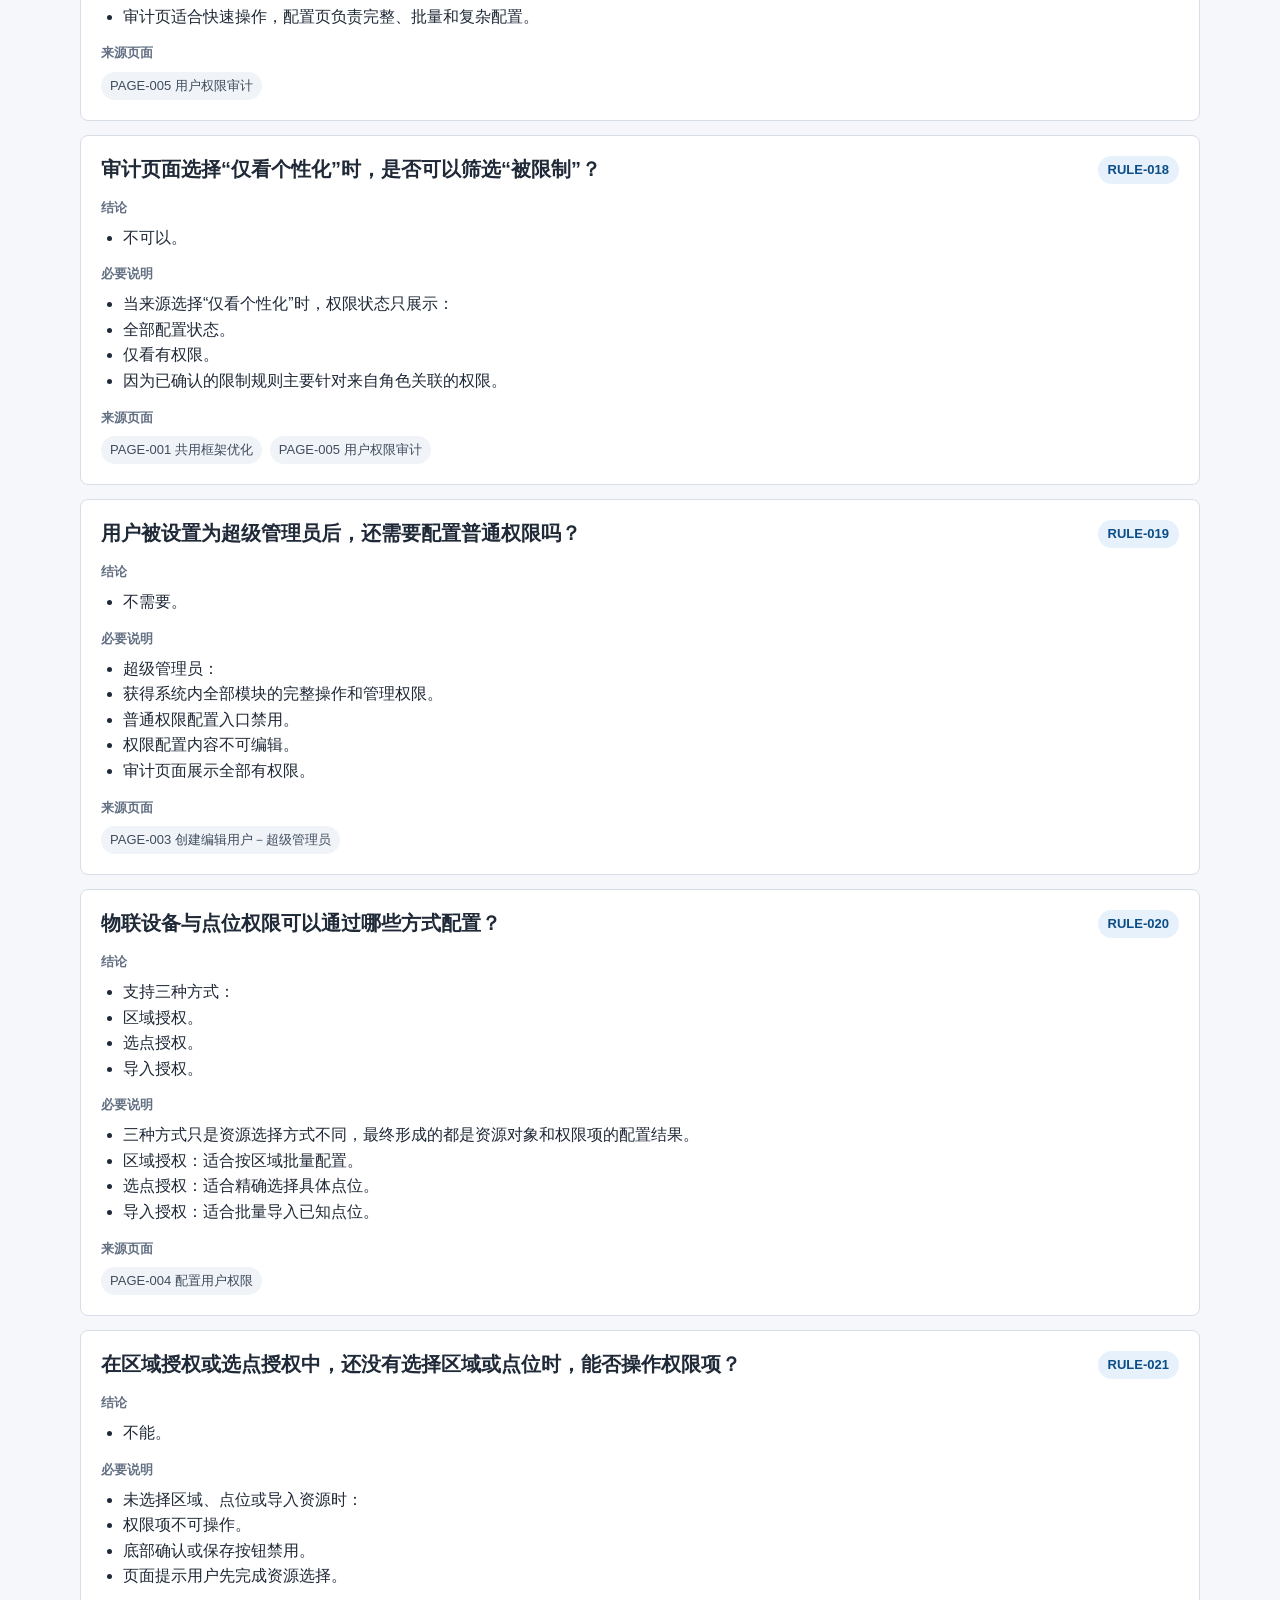
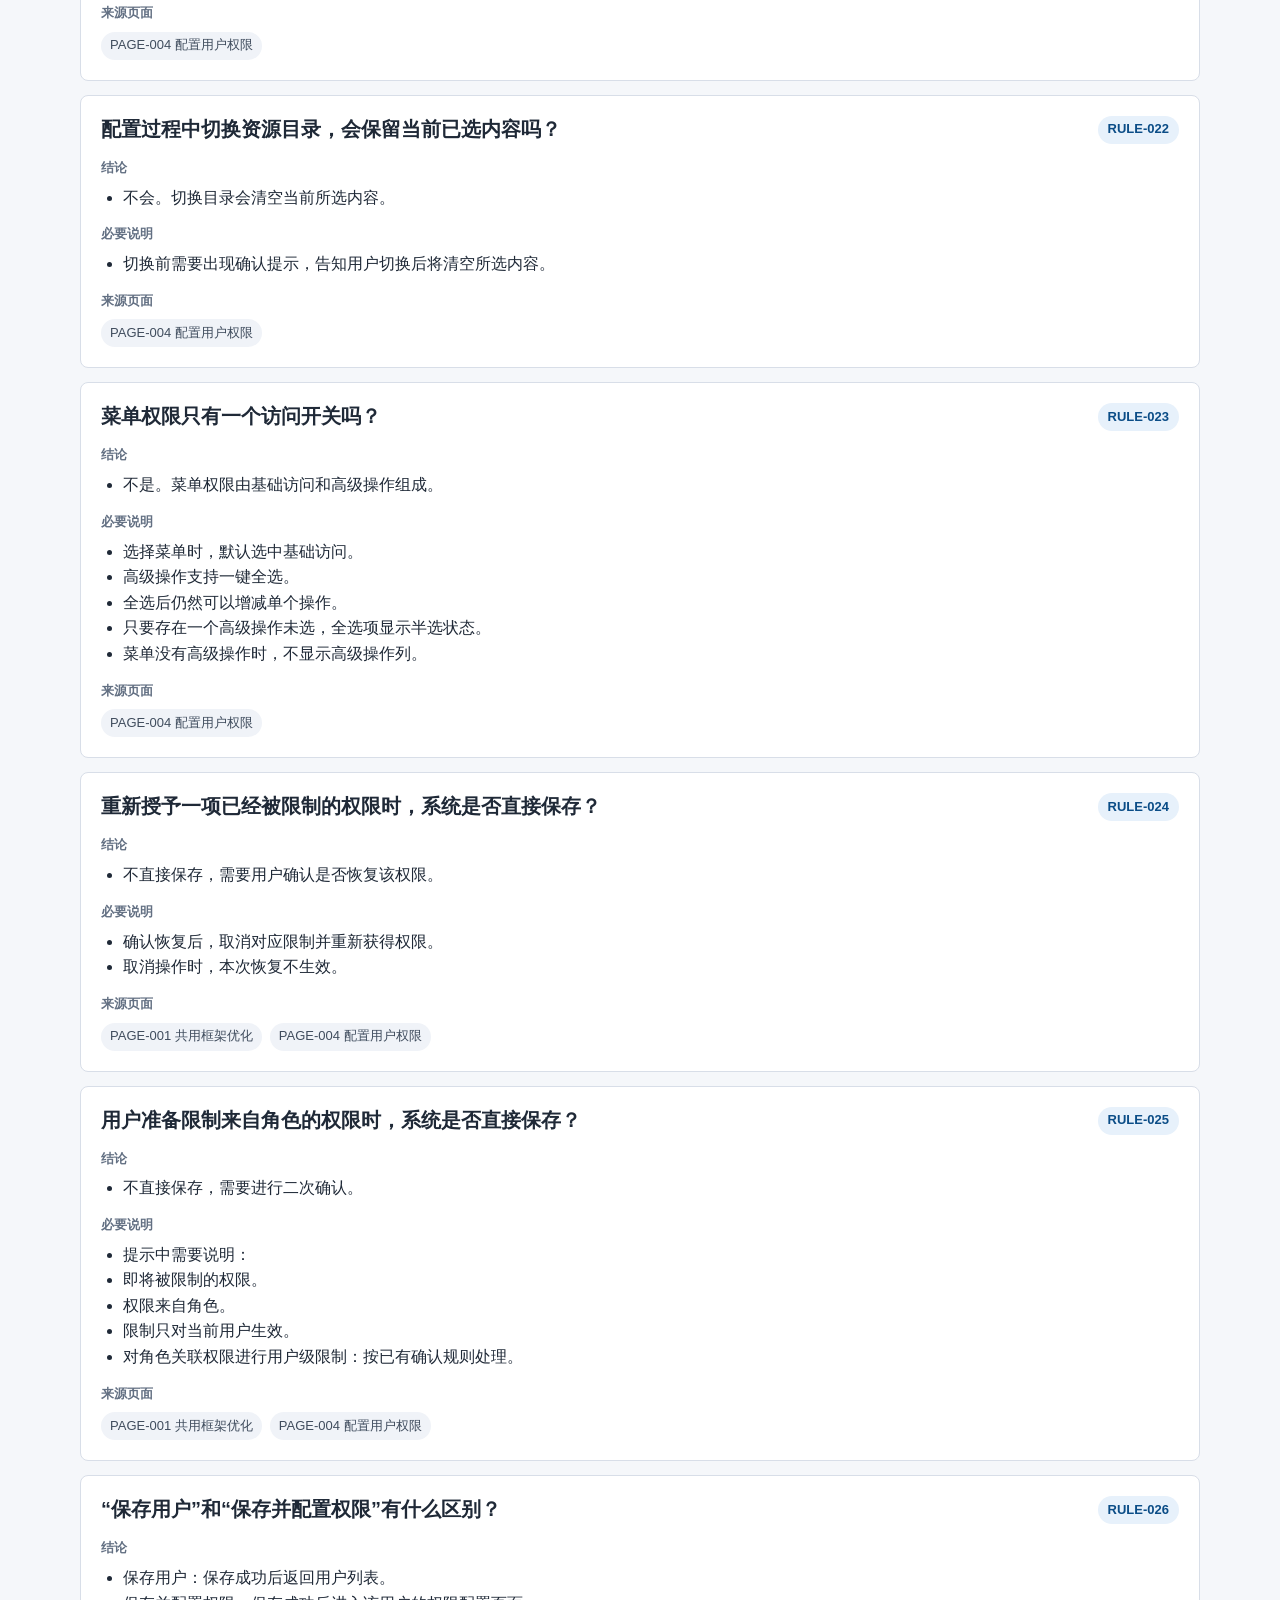
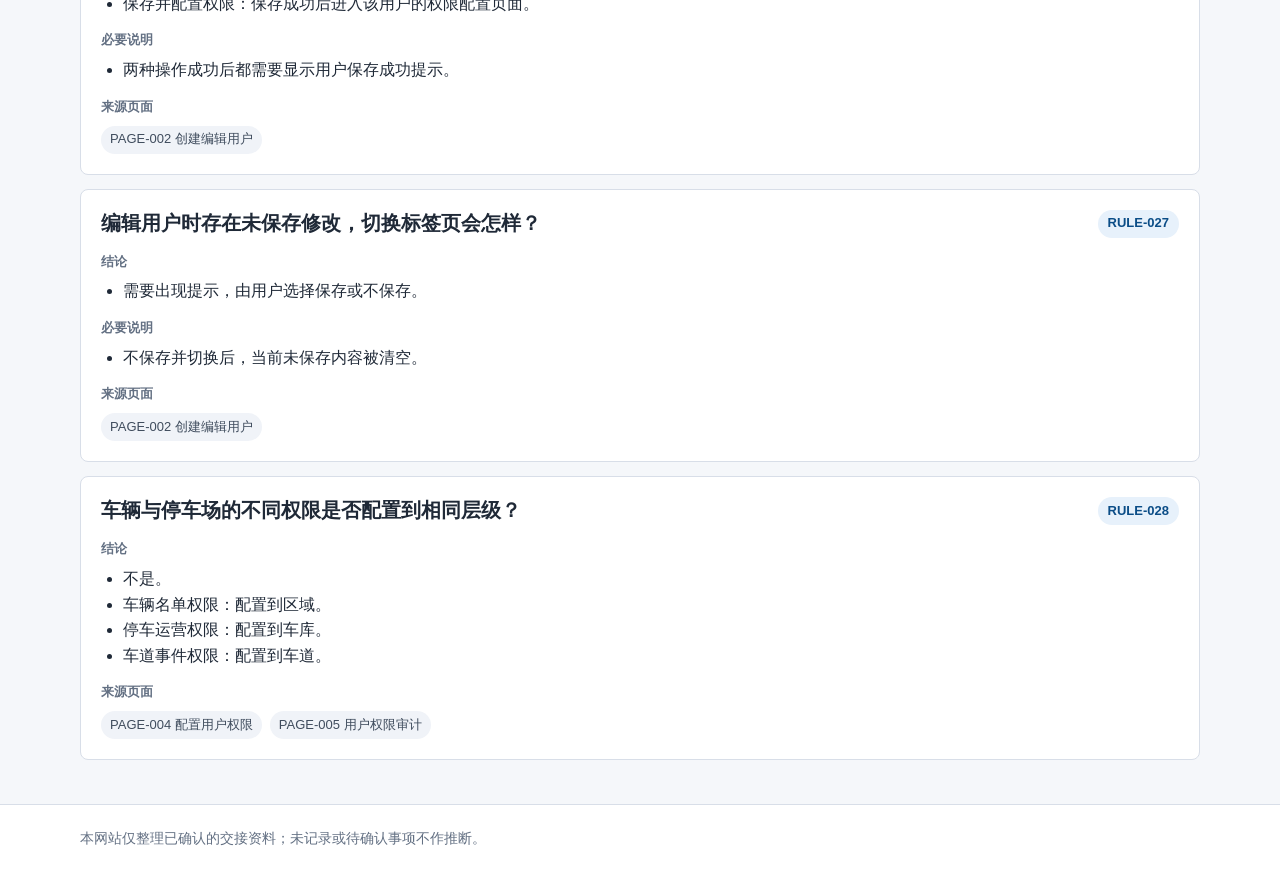
==== commit 4d90996d: "0622优化" ====
--- a/index.html
+++ b/index.html
@@ -12,7 +12,15 @@
         <div>
           <p class="eyebrow">离职交接资料</p>
           <h1>用户与权限管理交接知识库</h1>
-          <p class="intro">整理已确认的权限规则、流程页面和 Pixso 索引，供普通同事快速查询交接信息。</p>
+          <p class="intro">整理已确认的权限规则、流程页面和 Pixso 索引，提供快速查询能力。</p>
+          <div class="hero-advanced" aria-label="Codex 进阶使用说明">
+            <p class="hero-advanced-label">权限Skill - Codex 进阶版</p>
+            <p class="hero-advanced-copy">网站提供快速静态搜索，Codex拥有更机智的大脑，回答更复杂的问题</p>
+            <div class="hero-advanced-actions">
+              <a class="hero-guide-button" href="./codex-guide.html">安装及使用指南</a>
+              <a class="hero-github-link" href="https://github.com/okylll/auth-handover" target="_blank" rel="noopener noreferrer">查看 GitHub</a>
+            </div>
+          </div>
         </div>
         <div class="stats" aria-label="资料统计">
           <div>
@@ -50,17 +58,6 @@
       </section>
 
       <section id="results" class="results" aria-label="查询结果"></section>
-
-      <section class="advanced-panel" aria-labelledby="advancedTitle">
-        <div>
-          <h2 id="advancedTitle">需要组合多个规则或进行复杂追问？</h2>
-          <p>安装 Codex 并打开本仓库，可使用 Skill Auth 进行进阶查询。</p>
-        </div>
-        <div class="advanced-actions">
-          <a href="docs/CODEX-USER-GUIDE.md">查看 Codex 使用手册</a>
-          <a href="https://github.com/okylll/auth-handover" target="_blank" rel="noopener noreferrer">查看 GitHub 仓库</a>
-        </div>
-      </section>
     </main>
 
     <footer class="site-footer">
--- a/styles.css
+++ b/styles.css
@@ -47,7 +47,7 @@
   grid-template-columns: minmax(0, 1fr) auto;
   gap: 32px;
   align-items: center;
-  padding: 44px 0 38px;
+  padding: 44px 0 58px;
 }
 
 .eyebrow {
@@ -76,6 +76,64 @@
   margin-bottom: 0;
   color: #d8e4f1;
   font-size: 17px;
+}
+
+.hero-advanced {
+  display: grid;
+  justify-items: start;
+  gap: 10px;
+  margin-top: 24px;
+  padding-top: 18px;
+  border-top: 1px solid rgba(255, 255, 255, 0.16);
+}
+
+.hero-advanced-label {
+  margin-bottom: -2px;
+  color: #ffffff;
+  font-weight: 800;
+}
+
+.hero-advanced-copy {
+  max-width: 660px;
+  margin-bottom: 0;
+  color: #d8e4f1;
+}
+
+.hero-advanced-actions {
+  display: flex;
+  flex-wrap: wrap;
+  gap: 16px;
+  align-items: center;
+}
+
+.hero-guide-button {
+  display: inline-flex;
+  align-items: center;
+  justify-content: center;
+  padding: 0 16px;
+  border: 1px solid #b9dcff;
+  background: rgba(255, 255, 255, 0.12);
+  color: #b9dcff;
+  font-weight: 800;
+  text-decoration: none;
+}
+
+.hero-guide-button:hover {
+  background: rgba(255, 255, 255, 0.2);
+  color: #ffffff;
+}
+
+.hero-github-link {
+  display: inline-flex;
+  align-items: center;
+  min-height: 40px;
+  color: #b9dcff;
+  font-weight: 700;
+  text-underline-offset: 4px;
+}
+
+.hero-github-link:hover {
+  color: #ffffff;
 }
 
 .stats {
@@ -148,7 +206,7 @@
 #clearSearch,
 .tab,
 .pixso-link,
-.advanced-actions a {
+.hero-guide-button {
   min-height: 40px;
   border-radius: 6px;
   cursor: pointer;
@@ -323,60 +381,6 @@
   border-radius: 8px;
   color: #674006;
   font-weight: 800;
-}
-
-.advanced-panel {
-  display: grid;
-  grid-template-columns: minmax(0, 1fr) auto;
-  gap: 18px;
-  align-items: center;
-  margin-top: 28px;
-  padding: 20px;
-  border: 1px solid var(--line);
-  border-radius: 8px;
-  background: #ffffff;
-}
-
-.advanced-panel h2 {
-  margin-bottom: 4px;
-  font-size: 20px;
-}
-
-.advanced-panel p {
-  margin-bottom: 0;
-  color: var(--muted);
-}
-
-.advanced-actions {
-  display: flex;
-  flex-wrap: wrap;
-  gap: 10px;
-  justify-content: flex-end;
-}
-
-.advanced-actions a {
-  display: inline-flex;
-  align-items: center;
-  justify-content: center;
-  padding: 0 14px;
-  border: 1px solid var(--accent);
-  color: var(--accent-dark);
-  background: #ffffff;
-  font-weight: 800;
-  text-decoration: none;
-}
-
-.advanced-actions a:first-child {
-  color: #ffffff;
-  background: var(--accent);
-}
-
-.advanced-actions a:hover {
-  background: var(--accent-soft);
-}
-
-.advanced-actions a:first-child:hover {
-  background: var(--accent-dark);
 }
 
 .site-footer {
@@ -398,6 +402,172 @@
   border: 0;
 }
 
+.guide-page {
+  background: #eef2f7;
+}
+
+.guide-wrap {
+  width: min(880px, calc(100% - 32px));
+  margin: 0 auto;
+}
+
+.guide-topbar {
+  background: #112235;
+  color: #ffffff;
+  border-bottom: 1px solid rgba(255, 255, 255, 0.14);
+}
+
+.guide-nav {
+  display: flex;
+  align-items: center;
+  justify-content: space-between;
+  gap: 16px;
+  min-height: 64px;
+}
+
+.guide-brand,
+.guide-nav-link {
+  color: #ffffff;
+  text-decoration: none;
+}
+
+.guide-brand {
+  font-weight: 800;
+}
+
+.guide-nav-link {
+  color: #b9dcff;
+  font-weight: 700;
+}
+
+.guide-nav-link:hover {
+  color: #ffffff;
+}
+
+.guide-main {
+  padding-bottom: 34px;
+}
+
+.guide-hero {
+  padding: 36px 0 28px;
+  background: #112235;
+  color: #ffffff;
+}
+
+.guide-hero h1 {
+  margin-bottom: 10px;
+  font-size: clamp(30px, 5vw, 44px);
+}
+
+.guide-hero p:last-child {
+  max-width: 720px;
+  margin-bottom: 0;
+  color: #d8e4f1;
+  font-size: 17px;
+}
+
+.guide-document {
+  margin-top: 24px;
+  padding: 34px 40px;
+  background: #ffffff;
+  border: 1px solid var(--line);
+  border-radius: 8px;
+  box-shadow: var(--shadow);
+}
+
+.guide-content {
+  color: var(--text);
+  font-size: 17px;
+  line-height: 1.78;
+}
+
+.guide-content h1,
+.guide-content h2,
+.guide-content h3 {
+  color: #172033;
+  line-height: 1.3;
+}
+
+.guide-content h1 {
+  margin: 0 0 22px;
+  padding-bottom: 14px;
+  border-bottom: 1px solid var(--line);
+  font-size: 32px;
+}
+
+.guide-content h2 {
+  margin: 34px 0 12px;
+  font-size: 24px;
+}
+
+.guide-content h3 {
+  margin: 26px 0 10px;
+  font-size: 20px;
+}
+
+.guide-content p {
+  margin-bottom: 16px;
+}
+
+.guide-content ul,
+.guide-content ol {
+  margin: 10px 0 18px;
+  padding-left: 28px;
+}
+
+.guide-content li {
+  margin: 6px 0;
+}
+
+.guide-content code {
+  padding: 2px 6px;
+  border-radius: 5px;
+  background: #edf2f7;
+  color: #0f4f87;
+  font-size: 0.92em;
+}
+
+.guide-content pre {
+  overflow-x: auto;
+  margin: 16px 0;
+  padding: 16px;
+  border-radius: 8px;
+  background: #172033;
+}
+
+.guide-content pre code {
+  padding: 0;
+  background: transparent;
+  color: #eef6ff;
+}
+
+.guide-content a {
+  color: var(--accent);
+  font-weight: 700;
+  text-underline-offset: 3px;
+}
+
+.guide-error {
+  color: #9a3412;
+  font-weight: 800;
+}
+
+.guide-footer {
+  padding: 0 0 34px;
+}
+
+.guide-footer-actions {
+  display: flex;
+  flex-wrap: wrap;
+  gap: 14px;
+}
+
+.guide-footer-actions a {
+  color: var(--accent-dark);
+  font-weight: 800;
+  text-underline-offset: 3px;
+}
+
 @media (max-width: 760px) {
   .wrap {
     width: min(100% - 24px, 1120px);
@@ -406,7 +576,7 @@
   .hero {
     grid-template-columns: 1fr;
     gap: 22px;
-    padding: 34px 0 92px;
+    padding: 34px 0 112px;
   }
 
   .stats {
@@ -444,16 +614,44 @@
     width: fit-content;
   }
 
-  .advanced-panel {
+  .hero-advanced {
+    gap: 11px;
+  }
+
+  .hero-advanced-actions {
+    gap: 12px 16px;
+  }
+
+  .guide-nav {
+    display: grid;
+    gap: 6px;
+    padding: 12px 0;
+  }
+
+  .guide-document {
+    width: min(100% - 24px, 880px);
+    padding: 24px 18px;
+  }
+
+  .guide-content {
+    font-size: 16px;
+  }
+
+  .guide-content h1 {
+    font-size: 26px;
+  }
+
+  .guide-content h2 {
+    font-size: 21px;
+  }
+
+  .guide-footer-actions {
+    display: grid;
+  }
+}
+
+@media (max-width: 420px) {
+  .stats {
     grid-template-columns: 1fr;
-    padding: 16px;
-  }
-
-  .advanced-actions {
-    justify-content: stretch;
-  }
-
-  .advanced-actions a {
-    width: 100%;
-  }
-}
+  }
+}
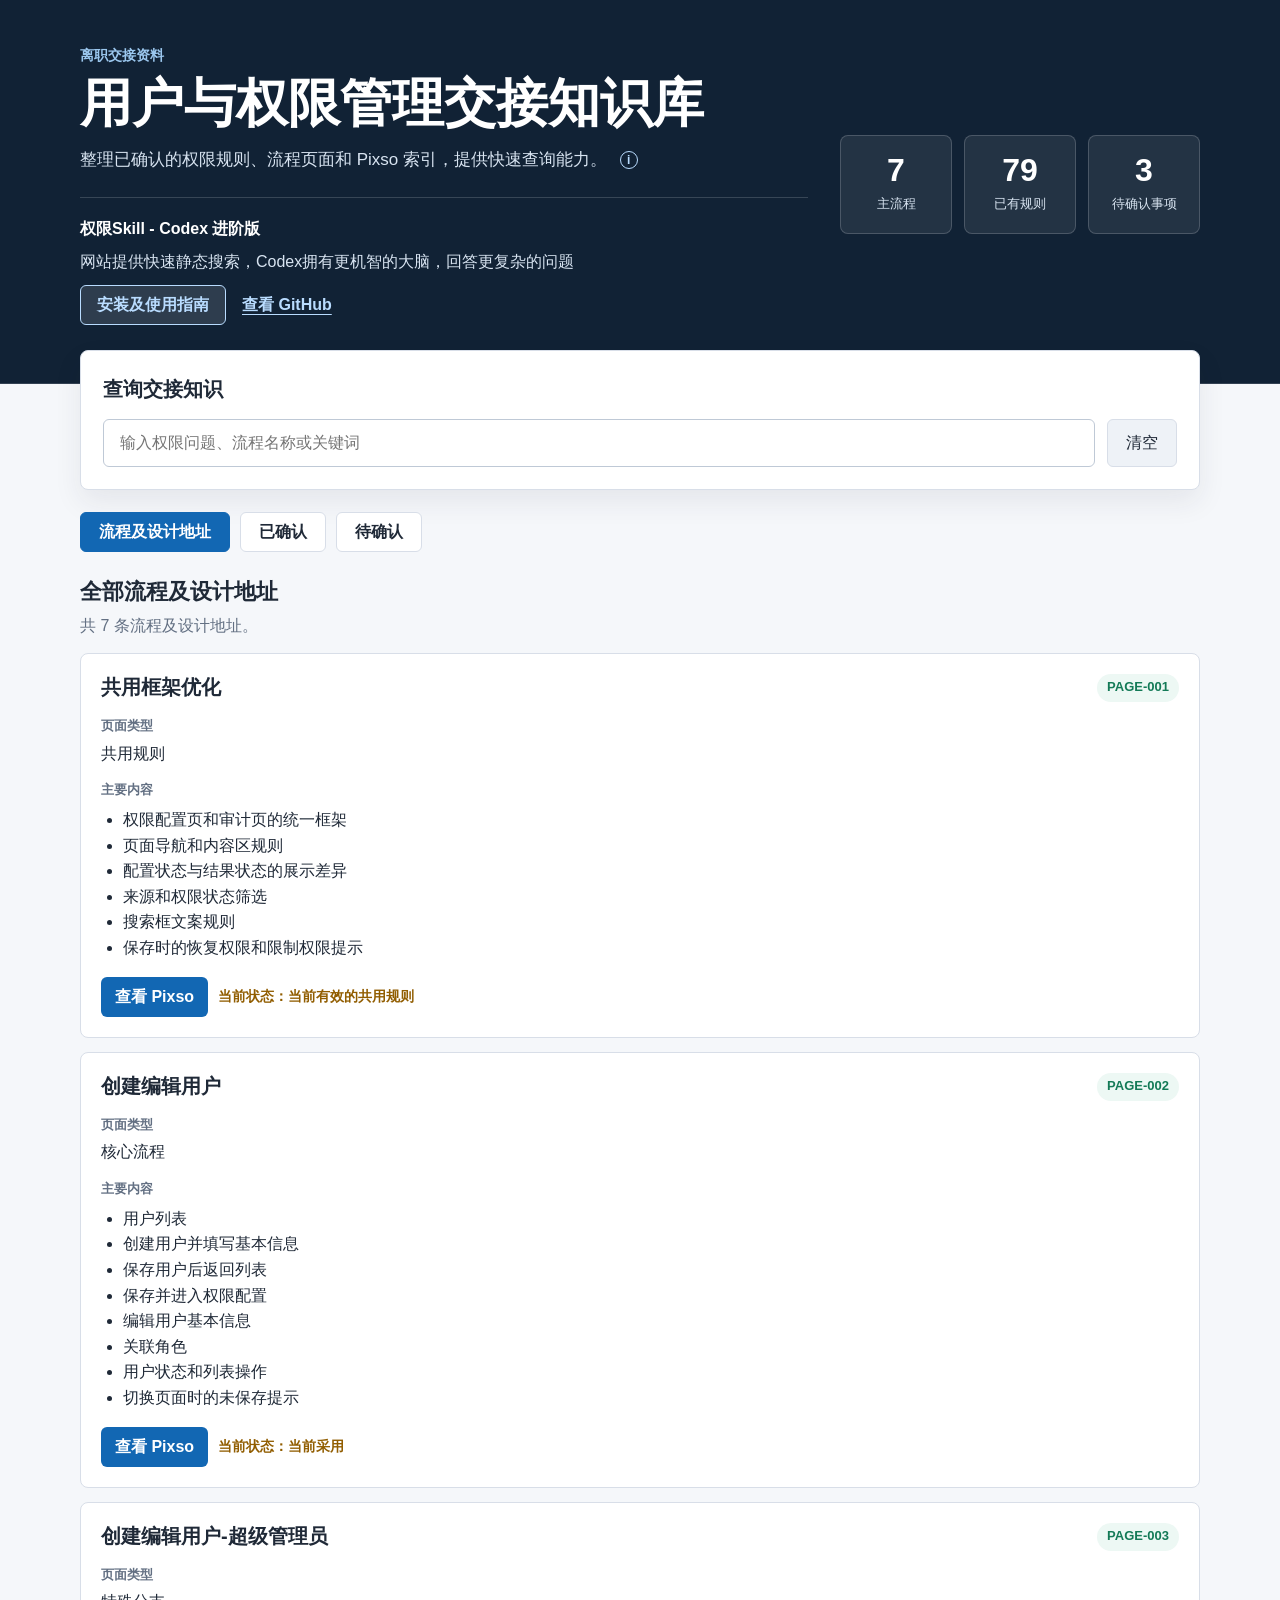
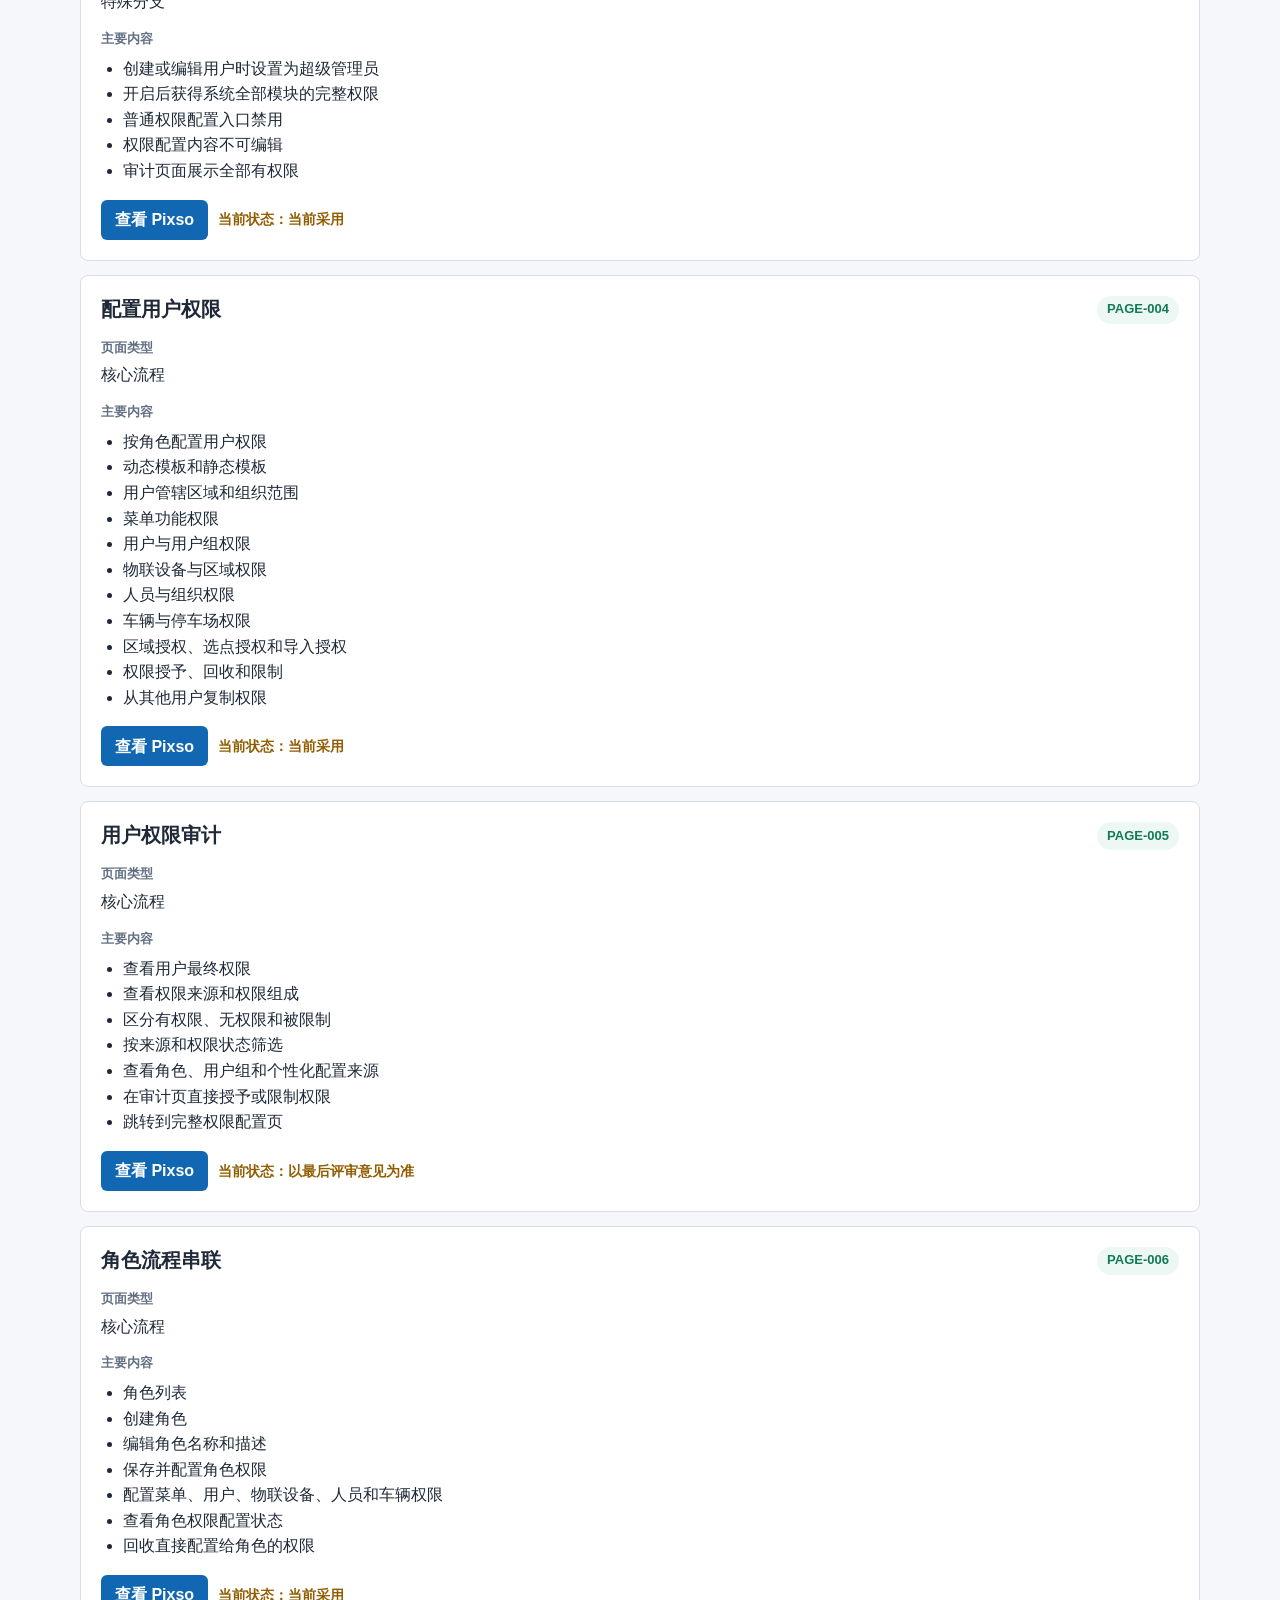
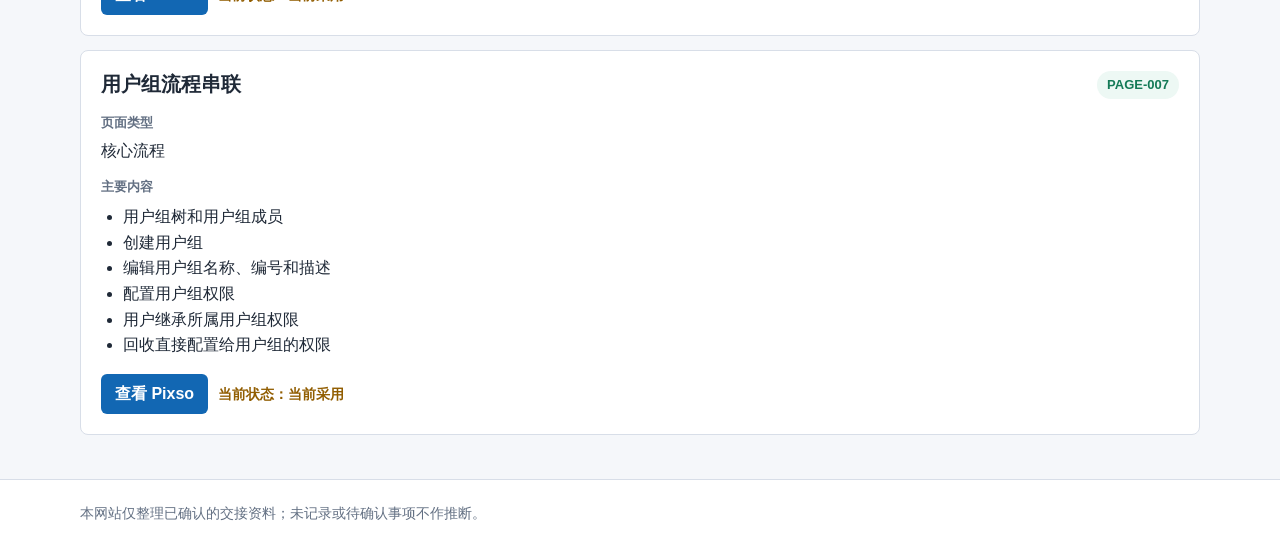
==== commit e489e858: "0626完善规则" ====
--- a/index.html
+++ b/index.html
@@ -12,8 +12,14 @@
         <div>
           <p class="eyebrow">离职交接资料</p>
           <h1>用户与权限管理交接知识库</h1>
-          <p class="intro">整理已确认的权限规则、流程页面和 Pixso 索引，提供快速查询能力。</p>
-          <div class="hero-advanced" aria-label="Codex 进阶使用说明">
+          <p class="intro">
+            整理已确认的权限规则、流程页面和 Pixso 索引，提供快速查询能力。
+            <span class="design-info" id="designInfo" tabindex="0" aria-label="设计稿维护说明">
+              <span class="design-info-icon" aria-hidden="true">i</span>
+              <span class="design-info-panel" id="designInfoPanel"></span>
+            </span>
+          </p>
+          <div class="hero-advanced" aria-label="Codex 进阶查询">
             <p class="hero-advanced-label">权限Skill - Codex 进阶版</p>
             <p class="hero-advanced-copy">网站提供快速静态搜索，Codex拥有更机智的大脑，回答更复杂的问题</p>
             <div class="hero-advanced-actions">
@@ -24,12 +30,16 @@
         </div>
         <div class="stats" aria-label="资料统计">
           <div>
-            <strong id="ruleCount">0</strong>
-            <span>权限规则</span>
+            <strong id="pageCount">0</strong>
+            <span>主流程</span>
           </div>
           <div>
-            <strong id="pageCount">0</strong>
-            <span>流程索引</span>
+            <strong id="ruleCount">0</strong>
+            <span>已有规则</span>
+          </div>
+          <div>
+            <strong id="pendingCount">0</strong>
+            <span>待确认事项</span>
           </div>
         </div>
       </div>
@@ -46,8 +56,9 @@
       </section>
 
       <nav class="tabs" aria-label="内容分类">
-        <button class="tab is-active" type="button" data-view="rules">权限规则</button>
-        <button class="tab" type="button" data-view="pages">流程索引</button>
+        <button class="tab is-active" type="button" data-view="pages">流程及设计地址</button>
+        <button class="tab" type="button" data-view="rules">已确认</button>
+        <button class="tab" type="button" data-view="pending">待确认</button>
       </nav>
 
       <section class="result-head" aria-live="polite">
--- a/styles.css
+++ b/styles.css
@@ -78,6 +78,83 @@
   font-size: 17px;
 }
 
+.design-info {
+  position: relative;
+  display: inline-flex;
+  vertical-align: middle;
+  margin-left: 8px;
+}
+
+.design-info-icon {
+  display: inline-flex;
+  align-items: center;
+  justify-content: center;
+  width: 18px;
+  height: 18px;
+  border: 1px solid #b9dcff;
+  border-radius: 999px;
+  color: #b9dcff;
+  font-size: 12px;
+  font-weight: 800;
+  line-height: 1;
+  cursor: help;
+}
+
+.design-info-panel {
+  position: absolute;
+  left: 0;
+  top: 28px;
+  z-index: 10;
+  width: min(360px, calc(100vw - 40px));
+  padding: 14px;
+  border: 1px solid rgba(185, 220, 255, 0.35);
+  border-radius: 8px;
+  background: #ffffff;
+  color: var(--text);
+  box-shadow: var(--shadow);
+  font-size: 14px;
+  line-height: 1.6;
+  opacity: 0;
+  pointer-events: none;
+  transform: translateY(-4px);
+  transition: opacity 0.16s ease, transform 0.16s ease;
+}
+
+.design-info:hover .design-info-panel,
+.design-info:focus .design-info-panel,
+.design-info:focus-within .design-info-panel {
+  opacity: 1;
+  pointer-events: auto;
+  transform: translateY(0);
+}
+
+.design-info-title,
+.design-info-item,
+.design-info-item strong,
+.design-info-item span {
+  display: block;
+}
+
+.design-info-title {
+  margin-bottom: 8px;
+  color: #0f4f87;
+  font-weight: 800;
+}
+
+.design-info-item + .design-info-item {
+  margin-top: 10px;
+  padding-top: 10px;
+  border-top: 1px solid var(--line);
+}
+
+.design-info-item strong {
+  margin-bottom: 3px;
+}
+
+.design-info-item p {
+  margin: 4px 0 0;
+}
+
 .hero-advanced {
   display: grid;
   justify-items: start;
@@ -138,7 +215,7 @@
 
 .stats {
   display: grid;
-  grid-template-columns: repeat(2, 112px);
+  grid-template-columns: repeat(3, 112px);
   gap: 12px;
 }
 
@@ -272,6 +349,10 @@
   border-radius: 8px;
 }
 
+.pending-card {
+  border-color: #efc36d;
+}
+
 .card-head {
   display: flex;
   justify-content: space-between;
@@ -326,6 +407,65 @@
   padding-left: 22px;
 }
 
+.markdown-body p {
+  margin: 8px 0;
+}
+
+.markdown-body blockquote {
+  margin: 10px 0;
+  padding: 8px 12px;
+  border-left: 3px solid var(--accent);
+  background: #f3f7fc;
+  color: #334155;
+}
+
+.markdown-body code {
+  padding: 2px 5px;
+  border-radius: 4px;
+  background: #edf2f7;
+  color: #0f4f87;
+}
+
+.markdown-body pre {
+  overflow-x: auto;
+  margin: 10px 0;
+  padding: 12px;
+  border-radius: 6px;
+  background: #172033;
+}
+
+.markdown-body pre code {
+  padding: 0;
+  background: transparent;
+  color: #eef6ff;
+}
+
+.markdown-table-wrap {
+  overflow-x: auto;
+  margin: 12px 0;
+}
+
+.markdown-table {
+  width: 100%;
+  min-width: 520px;
+  border-collapse: collapse;
+  font-size: 14px;
+}
+
+.markdown-table th,
+.markdown-table td {
+  padding: 9px 10px;
+  border: 1px solid var(--line);
+  text-align: left;
+  vertical-align: top;
+}
+
+.markdown-table th {
+  background: #f3f7fc;
+  color: #334155;
+  font-weight: 800;
+}
+
 .source-list,
 .keyword-list {
   display: flex;
@@ -372,6 +512,16 @@
   color: var(--warn);
   font-size: 14px;
   font-weight: 700;
+}
+
+.pending-notice {
+  margin-top: 12px;
+  padding: 10px 12px;
+  border: 1px solid #efc36d;
+  border-radius: 6px;
+  background: #fff7e8;
+  color: #7a4a00;
+  font-weight: 800;
 }
 
 .empty {
@@ -552,22 +702,6 @@
   font-weight: 800;
 }
 
-.guide-footer {
-  padding: 0 0 34px;
-}
-
-.guide-footer-actions {
-  display: flex;
-  flex-wrap: wrap;
-  gap: 14px;
-}
-
-.guide-footer-actions a {
-  color: var(--accent-dark);
-  font-weight: 800;
-  text-underline-offset: 3px;
-}
-
 @media (max-width: 760px) {
   .wrap {
     width: min(100% - 24px, 1120px);
@@ -580,7 +714,7 @@
   }
 
   .stats {
-    grid-template-columns: repeat(2, minmax(0, 1fr));
+    grid-template-columns: repeat(3, minmax(0, 1fr));
   }
 
   .search-panel {
@@ -598,7 +732,7 @@
 
   .tabs {
     display: grid;
-    grid-template-columns: 1fr 1fr;
+    grid-template-columns: repeat(3, 1fr);
   }
 
   .tab {
@@ -645,9 +779,6 @@
     font-size: 21px;
   }
 
-  .guide-footer-actions {
-    display: grid;
-  }
 }
 
 @media (max-width: 420px) {
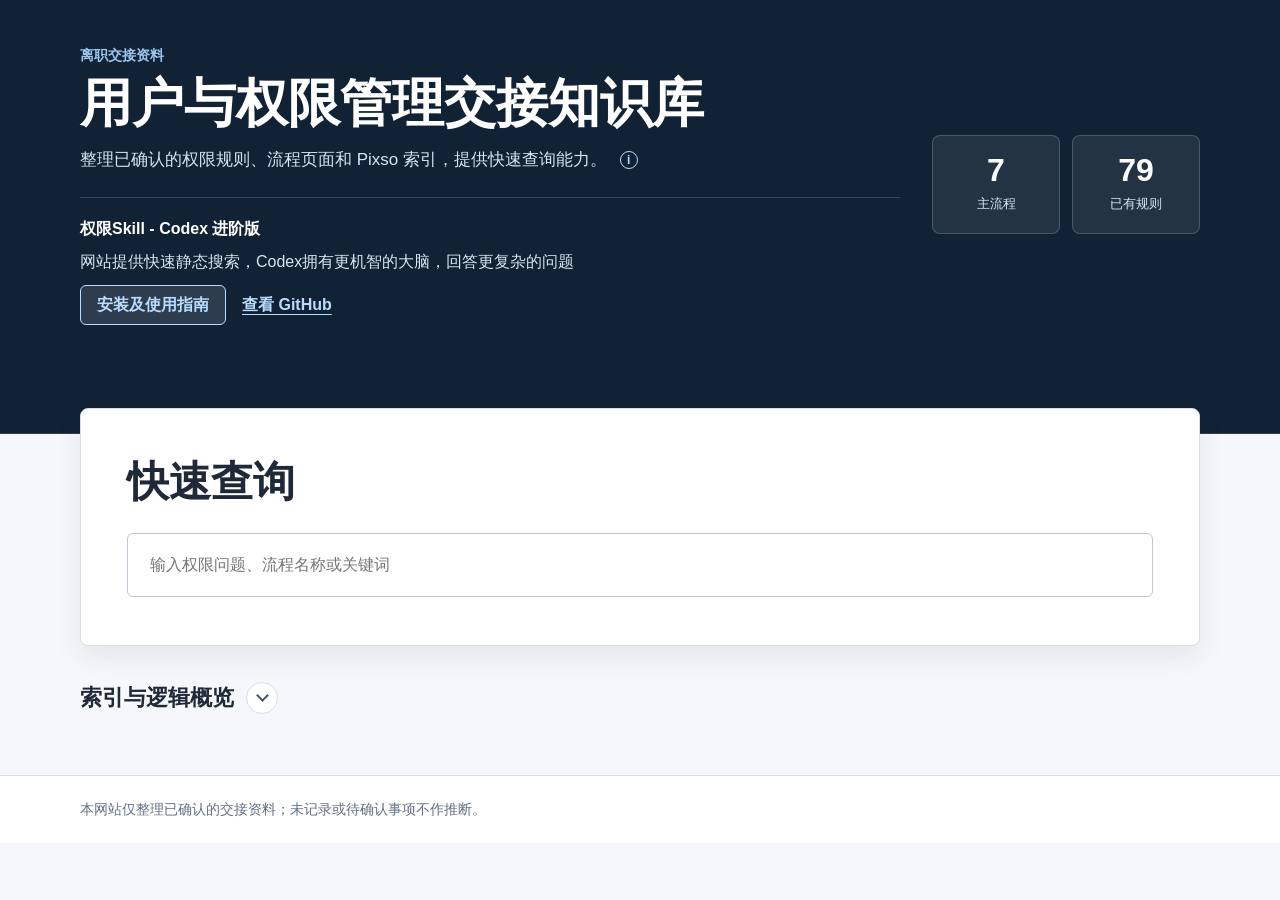
==== commit 04c1b76c: "0626 - 终版" ====
--- a/index.html
+++ b/index.html
@@ -37,38 +37,64 @@
             <strong id="ruleCount">0</strong>
             <span>已有规则</span>
           </div>
-          <div>
-            <strong id="pendingCount">0</strong>
-            <span>待确认事项</span>
-          </div>
         </div>
       </div>
     </header>
 
     <main class="wrap main">
       <section class="search-panel" aria-labelledby="searchTitle">
-        <h2 id="searchTitle">查询交接知识</h2>
+        <h2 id="searchTitle">快速查询</h2>
         <div class="search-row">
-          <label class="visually-hidden" for="searchInput">搜索</label>
-          <input id="searchInput" type="search" placeholder="输入权限问题、流程名称或关键词" autocomplete="off">
-          <button id="clearSearch" type="button">清空</button>
+          <div class="search-input-wrap">
+            <label class="visually-hidden" for="searchInput">搜索</label>
+            <input id="searchInput" type="text" placeholder="输入权限问题、流程名称或关键词" autocomplete="off">
+            <button id="clearSearch" class="input-clear" type="button" aria-label="清空搜索" hidden>×</button>
+          </div>
         </div>
       </section>
 
-      <nav class="tabs" aria-label="内容分类">
-        <button class="tab is-active" type="button" data-view="pages">流程及设计地址</button>
-        <button class="tab" type="button" data-view="rules">已确认</button>
-        <button class="tab" type="button" data-view="pending">待确认</button>
-      </nav>
+      <section class="search-results-block" id="searchResultsBlock" hidden>
+        <h2 id="searchResultsTitle">查询结果 0条</h2>
+        <section id="searchResults" class="results" aria-label="查询结果"></section>
+      </section>
 
-      <section class="result-head" aria-live="polite">
-        <div>
-          <h2 id="resultTitle">全部权限规则</h2>
-          <p id="resultMeta">展示已确认的权限问答。</p>
+      <section class="overview-section" id="overviewSection">
+        <section class="result-head" aria-live="polite">
+          <div>
+            <h2 id="resultTitle">索引与逻辑概览</h2>
+            <p id="resultMeta"></p>
+          </div>
+          <button id="overviewToggle" class="overview-toggle" type="button" aria-expanded="false" aria-label="展开索引与逻辑概览">
+            <span class="chevron" aria-hidden="true"></span>
+          </button>
+        </section>
+
+        <div id="overviewBody">
+          <nav class="tabs primary-tabs" aria-label="内容分类">
+            <button class="tab is-active" type="button" data-view="pages">
+              <span class="tab-label">设计稿索引</span>
+              <span class="tab-count" data-count-for="pages">0</span>
+            </button>
+            <button class="tab" type="button" data-view="rules-overview">
+              <span class="tab-label">规则概览</span>
+              <span class="tab-count" data-count-for="rules-overview">0</span>
+            </button>
+          </nav>
+
+          <nav class="tabs secondary-tabs" id="ruleSubtabs" aria-label="规则分类">
+            <button class="tab is-active" type="button" data-rule-view="rules">
+              <span class="tab-label">已确定</span>
+              <span class="tab-count" data-count-for="rules">0</span>
+            </button>
+            <button class="tab" type="button" data-rule-view="pending">
+              <span class="tab-label">待确定</span>
+              <span class="tab-count" data-count-for="pending">0</span>
+            </button>
+          </nav>
+
+          <section id="results" class="results" aria-label="索引与逻辑概览内容"></section>
         </div>
       </section>
-
-      <section id="results" class="results" aria-label="查询结果"></section>
     </main>
 
     <footer class="site-footer">
--- a/styles.css
+++ b/styles.css
@@ -47,7 +47,7 @@
   grid-template-columns: minmax(0, 1fr) auto;
   gap: 32px;
   align-items: center;
-  padding: 44px 0 58px;
+  padding: 44px 0 108px;
 }
 
 .eyebrow {
@@ -105,15 +105,15 @@
   left: 0;
   top: 28px;
   z-index: 10;
-  width: min(360px, calc(100vw - 40px));
-  padding: 14px;
+  width: min(680px, calc(100vw - 64px));
+  padding: 22px 24px;
   border: 1px solid rgba(185, 220, 255, 0.35);
   border-radius: 8px;
   background: #ffffff;
   color: var(--text);
   box-shadow: var(--shadow);
-  font-size: 14px;
-  line-height: 1.6;
+  font-size: 15px;
+  line-height: 1.72;
   opacity: 0;
   pointer-events: none;
   transform: translateY(-4px);
@@ -142,8 +142,8 @@
 }
 
 .design-info-item + .design-info-item {
-  margin-top: 10px;
-  padding-top: 10px;
+  margin-top: 14px;
+  padding-top: 14px;
   border-top: 1px solid var(--line);
 }
 
@@ -215,7 +215,7 @@
 
 .stats {
   display: grid;
-  grid-template-columns: repeat(3, 112px);
+  grid-template-columns: repeat(2, 128px);
   gap: 12px;
 }
 
@@ -245,8 +245,13 @@
 }
 
 .search-panel {
-  margin-top: -62px;
-  padding: 22px;
+  width: 100%;
+  min-height: 238px;
+  display: grid;
+  align-content: center;
+  gap: 26px;
+  margin: -54px auto 0;
+  padding: 46px;
   background: var(--panel);
   border: 1px solid var(--line);
   border-radius: 8px;
@@ -254,20 +259,23 @@
 }
 
 .search-panel h2 {
-  margin-bottom: 14px;
-  font-size: 20px;
+  margin-bottom: 0;
+  font-size: clamp(28px, 4vw, 42px);
+  line-height: 1.2;
 }
 
 .search-row {
-  display: grid;
-  grid-template-columns: minmax(0, 1fr) auto;
-  gap: 12px;
+  display: block;
+}
+
+.search-input-wrap {
+  position: relative;
 }
 
 #searchInput {
   width: 100%;
-  min-height: 48px;
-  padding: 0 16px;
+  min-height: 64px;
+  padding: 0 58px 0 22px;
   border: 1px solid #bfc9d6;
   border-radius: 6px;
   color: var(--text);
@@ -275,29 +283,43 @@
   outline: none;
 }
 
+#searchInput::-webkit-search-cancel-button,
+#searchInput::-webkit-search-decoration {
+  display: none;
+}
+
 #searchInput:focus {
   border-color: var(--accent);
   box-shadow: 0 0 0 3px rgba(18, 103, 179, 0.16);
 }
 
-#clearSearch,
 .tab,
-.pixso-link,
 .hero-guide-button {
   min-height: 40px;
   border-radius: 6px;
   cursor: pointer;
 }
 
-#clearSearch {
-  padding: 0 18px;
-  border: 1px solid var(--line);
+.input-clear {
+  position: absolute;
+  top: 50%;
+  right: 16px;
+  width: 32px;
+  height: 32px;
+  padding: 0;
+  border: 0;
+  border-radius: 999px;
   background: #eef2f7;
+  color: #526173;
+  font-size: 22px;
+  line-height: 1;
+  cursor: pointer;
+  transform: translateY(-50%);
+}
+
+.input-clear:hover {
+  background: #e2e8f0;
   color: var(--text);
-}
-
-#clearSearch:hover {
-  background: #e3e9f1;
 }
 
 .tabs {
@@ -307,6 +329,10 @@
 }
 
 .tab {
+  display: inline-flex;
+  align-items: center;
+  justify-content: center;
+  gap: 8px;
   padding: 0 18px;
   border: 1px solid var(--line);
   background: var(--panel);
@@ -314,21 +340,79 @@
   font-weight: 700;
 }
 
+.tab-count {
+  display: inline-flex;
+  align-items: center;
+  justify-content: center;
+  min-width: 1.6em;
+  height: 1.6em;
+  padding: 0 0.45em;
+  border-radius: 999px;
+  background: #eef2f7;
+  color: #526173;
+  font-size: 0.78em;
+  line-height: 1;
+}
+
 .tab.is-active {
   border-color: var(--accent);
   background: var(--accent);
   color: #fff;
 }
 
+.tab.is-active .tab-count {
+  background: rgba(255, 255, 255, 0.18);
+  color: #ffffff;
+}
+
+.primary-tabs {
+  margin-top: 0;
+  margin-bottom: 12px;
+}
+
+.secondary-tabs {
+  margin: 12px 0 18px;
+}
+
+.secondary-tabs .tab {
+  min-height: 34px;
+  padding: 0 14px;
+  border-color: #d9e1ec;
+  background: #ffffff;
+  color: #475569;
+  font-size: 14px;
+}
+
+.secondary-tabs .tab-count {
+  background: #eef2f7;
+  color: #64748b;
+}
+
+.secondary-tabs .tab.is-active {
+  border-color: #a9c7e8;
+  background: #edf6ff;
+  color: var(--accent-dark);
+}
+
+.secondary-tabs .tab.is-active .tab-count {
+  background: #d8eafc;
+  color: var(--accent-dark);
+}
+
+[hidden] {
+  display: none !important;
+}
+
 .result-head {
   display: flex;
-  justify-content: space-between;
-  align-items: flex-end;
-  margin-bottom: 14px;
+  justify-content: flex-start;
+  align-items: center;
+  gap: 12px;
+  margin: 34px 0 16px;
 }
 
 .result-head h2 {
-  margin-bottom: 4px;
+  margin-bottom: 0;
   font-size: 22px;
 }
 
@@ -340,6 +424,53 @@
 .results {
   display: grid;
   gap: 14px;
+}
+
+.search-results-block {
+  margin-top: 34px;
+}
+
+.search-results-block h2 {
+  margin: 0 0 14px;
+  color: var(--text);
+  font-size: 22px;
+  line-height: 1.35;
+}
+
+.overview-section {
+  margin-top: 34px;
+}
+
+.overview-toggle {
+  display: inline-flex;
+  align-items: center;
+  justify-content: center;
+  width: 32px;
+  height: 32px;
+  padding: 0;
+  border: 1px solid var(--line);
+  border-radius: 999px;
+  background: #ffffff;
+  color: #475569;
+  cursor: pointer;
+}
+
+.overview-toggle:hover {
+  border-color: #b7c5d8;
+  background: #f7fafc;
+}
+
+.chevron {
+  width: 9px;
+  height: 9px;
+  border-right: 2px solid currentColor;
+  border-bottom: 2px solid currentColor;
+  transform: translateY(-2px) rotate(45deg);
+  transition: transform 0.16s ease;
+}
+
+.overview-toggle.is-expanded .chevron {
+  transform: translateY(2px) rotate(225deg);
 }
 
 .card {
@@ -374,6 +505,31 @@
   white-space: nowrap;
 }
 
+.badge-group {
+  display: inline-flex;
+  flex-wrap: wrap;
+  justify-content: flex-end;
+  gap: 8px;
+}
+
+.status-badge {
+  display: inline-flex;
+  align-items: center;
+  min-height: 28px;
+  padding: 0 10px;
+  border-radius: 999px;
+  background: #edf8f4;
+  color: var(--ok);
+  font-size: 13px;
+  font-weight: 800;
+  white-space: nowrap;
+}
+
+.pending-status-badge {
+  background: #fff7e8;
+  color: var(--warn);
+}
+
 .type {
   background: #edf8f4;
   color: var(--ok);
@@ -383,6 +539,33 @@
   margin: 0;
   font-size: 20px;
   line-height: 1.35;
+}
+
+.page-title-link {
+  display: inline-flex;
+  align-items: center;
+  gap: 8px;
+  color: var(--text);
+  text-decoration: none;
+}
+
+.page-title-link:hover {
+  color: var(--accent);
+  text-decoration: underline;
+  text-underline-offset: 4px;
+}
+
+.link-icon {
+  display: inline-flex;
+  align-items: center;
+  justify-content: center;
+  width: 1.3em;
+  height: 1.3em;
+  border-radius: 999px;
+  background: var(--accent-soft);
+  color: var(--accent-dark);
+  font-size: 0.72em;
+  line-height: 1;
 }
 
 .field {
@@ -710,33 +893,49 @@
   .hero {
     grid-template-columns: 1fr;
     gap: 22px;
-    padding: 34px 0 112px;
+    padding: 34px 0 116px;
   }
 
   .stats {
-    grid-template-columns: repeat(3, minmax(0, 1fr));
+    grid-template-columns: repeat(2, minmax(0, 1fr));
   }
 
   .search-panel {
-    margin-top: -70px;
-    padding: 16px;
+    min-height: 230px;
+    margin-top: -58px;
+    padding: 28px 18px;
   }
 
   .search-row {
     grid-template-columns: 1fr;
   }
 
-  #clearSearch {
-    width: 100%;
-  }
-
   .tabs {
     display: grid;
-    grid-template-columns: repeat(3, 1fr);
+    grid-template-columns: repeat(2, minmax(0, 1fr));
   }
 
   .tab {
+    min-width: 0;
     padding: 0 10px;
+    white-space: nowrap;
+  }
+
+  .tab-label {
+    overflow: hidden;
+    text-overflow: ellipsis;
+  }
+
+  .secondary-tabs {
+    width: 100%;
+  }
+
+  .result-head {
+    align-items: flex-start;
+  }
+
+  .badge-group {
+    justify-content: flex-start;
   }
 
   .card-head {
@@ -783,6 +982,17 @@
 
 @media (max-width: 420px) {
   .stats {
-    grid-template-columns: 1fr;
-  }
-}
+    grid-template-columns: repeat(2, minmax(0, 1fr));
+  }
+
+  .design-info-panel {
+    left: auto;
+    right: -24px;
+    width: calc(100vw - 32px);
+    padding: 18px;
+  }
+
+  .search-panel h2 {
+    font-size: 28px;
+  }
+}
